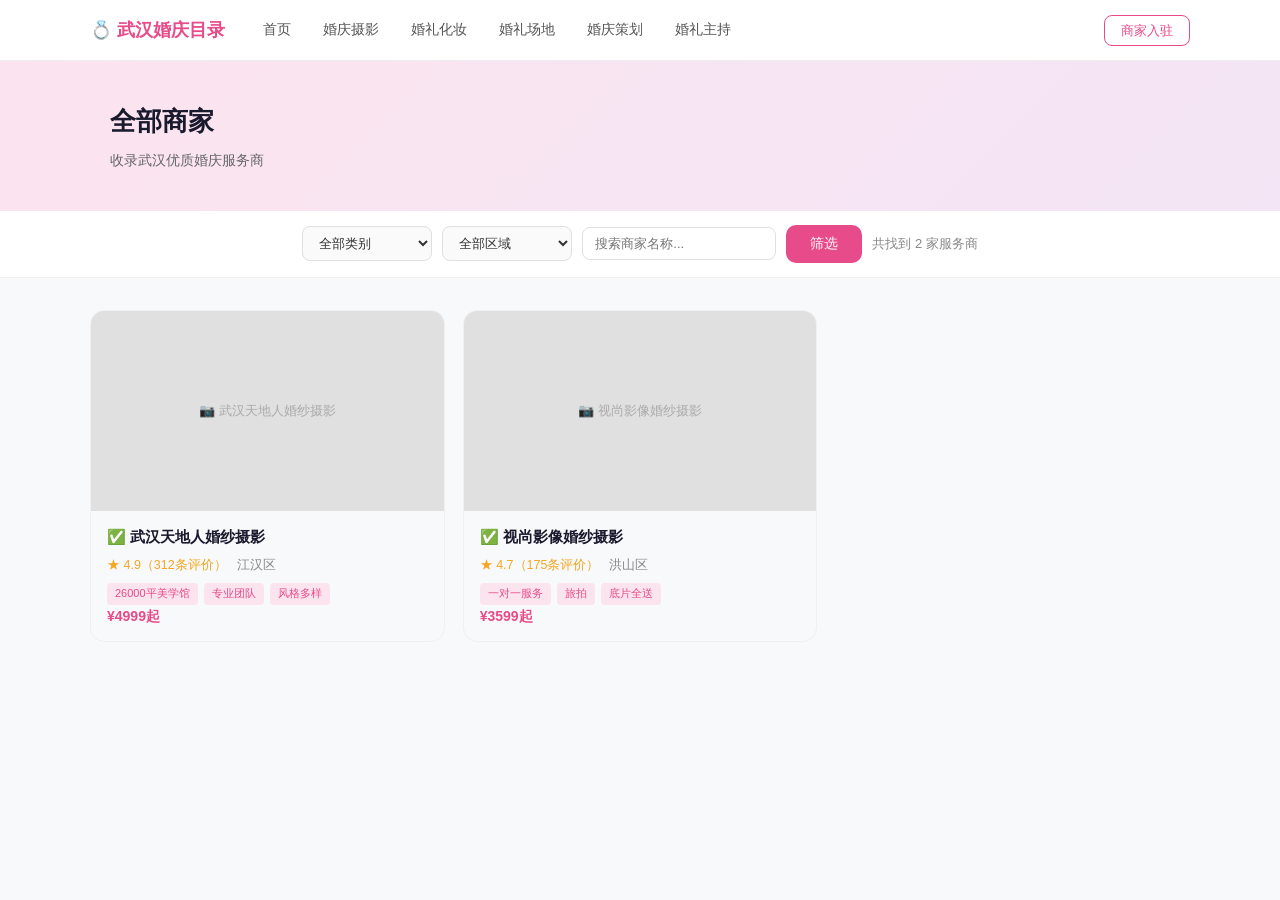
==== pages/category.html @ e90e53e5 "初始化武汉婚庆服务商目录网站" ====
<!DOCTYPE html>
<html lang="zh-CN">
<head>
  <meta charset="UTF-8">
  <meta name="viewport" content="width=device-width, initial-scale=1.0">
  <title>商家列表 - 武汉婚庆目录</title>
  <meta name="description" content="浏览武汉优质婚庆服务商列表，按类别和区域筛选。">
  <link rel="stylesheet" href="../css/style.css">
</head>
<body>

<nav class="navbar">
  <div class="nav-inner">
    <a href="../index.html" class="logo">💍 武汉婚庆目录</a>
    <div class="nav-links">
      <a href="../index.html">首页</a>
      <a href="category.html?cat=photography">婚庆摄影</a>
      <a href="category.html?cat=make-up">婚礼化妆</a>
      <a href="category.html?cat=venue">婚礼场地</a>
      <a href="category.html?cat=planner">婚庆策划</a>
      <a href="category.html?cat=host">婚礼主持</a>
    </div>
    <div class="nav-actions">
      <a href="submit.html" class="btn-outline">商家入驻</a>
    </div>
  </div>
</nav>

<section class="page-header">
  <div class="container">
    <h1 id="page-title">商家列表</h1>
    <p id="page-desc">浏览武汉优质婚庆服务商</p>
  </div>
</section>

<section class="filter-bar">
  <div class="container" style="display:flex;gap:10px;flex-wrap:wrap;align-items:center;padding:0;">
    <select id="filter-cat" class="search-select" onchange="applyFilters()">
      <option value="">全部类别</option>
      <option value="photography">婚庆摄影</option>
      <option value="make-up">婚礼化妆</option>
      <option value="venue">婚礼场地</option>
      <option value="planner">婚庆策划</option>
      <option value="host">婚礼主持</option>
      <option value="dress">婚纱礼服</option>
      <option value="flower">婚礼花艺</option>
    </select>
    <select id="filter-district" class="search-select" onchange="applyFilters()">
      <option value="">全部区域</option>
      <option value="武昌区">武昌区</option>
      <option value="汉口区">汉口区</option>
      <option value="汉阳区">汉阳区</option>
      <option value="青山区">青山区</option>
      <option value="洪山区">洪山区</option>
      <option value="江夏区">江夏区</option>
      <option value="硚口区">硚口区</option>
      <option value="江汉区">江汉区</option>
      <option value="江岸区">江岸区</option>
    </select>
    <input type="text" id="filter-q" class="search-input" placeholder="搜索商家名称..." onkeyup="if(event.key==='Enter')applyFilters()">
    <button class="btn-search" onclick="applyFilters()">筛选</button>
    <span id="result-count" style="margin-left:auto;font-size:13px;color:#888;"></span>
  </div>
</section>

<section style="padding:32px 24px;">
  <div class="container" style="padding:0;">
    <div class="vendor-grid" id="vendor-list">
      <!-- JS动态渲染 -->
    </div>
  </div>
</section>

<script src="../js/app.js"></script>
<script>loadCategoryPage();</script>
</body>
</html>
---- css/style.css ----
/* ===== 全局样式 ===== */
* { margin: 0; padding: 0; box-sizing: border-box; }
body { font-family: -apple-system, BlinkMacSystemFont, "Segoe UI", "PingFang SC", "Hiragino Sans GB", "Microsoft YaHei", sans-serif; color: #1a1a2e; background: #f8f9fa; line-height: 1.6; }

a { text-decoration: none; color: inherit; }
ul { list-style: none; }
.container { max-width: 1100px; margin: 0 auto; padding: 0 20px; }

/* ===== 导航栏 ===== */
.navbar { background: #fff; border-bottom: 1px solid #eee; padding: 0 24px; position: sticky; top: 0; z-index: 100; }
.nav-inner { max-width: 1100px; margin: 0 auto; display: flex; align-items: center; height: 60px; gap: 24px; }
.logo { font-size: 18px; font-weight: 700; color: #e84b8a; white-space: nowrap; }
.nav-links { display: flex; gap: 4px; flex: 1; overflow-x: auto; }
.nav-links a { padding: 8px 14px; border-radius: 8px; font-size: 13.5px; color: #555; white-space: nowrap; transition: background 0.2s; }
.nav-links a:hover, .nav-links a.active { background: #fce4ef; color: #e84b8a; font-weight: 500; }
.nav-actions { margin-left: auto; }
.btn-outline { padding: 7px 16px; border: 1.5px solid #e84b8a; border-radius: 8px; color: #e84b8a; font-size: 13px; font-weight: 500; transition: all 0.2s; }
.btn-outline:hover { background: #e84b8a; color: #fff; }

/* ===== Hero ===== */
.hero { background: linear-gradient(135deg, #fce4ef 0%, #f3e5f5 50%, #e8eaf6 100%); padding: 64px 24px 56px; text-align: center; }
.hero-inner { max-width: 680px; margin: 0 auto; }
.hero h1 { font-size: 32px; font-weight: 700; color: #1a1a2e; margin-bottom: 12px; }
.hero-sub { color: #666; font-size: 15px; margin-bottom: 28px; }
.search-box { display: flex; gap: 10px; background: #fff; border-radius: 14px; padding: 8px; box-shadow: 0 4px 24px rgba(0,0,0,0.08); max-width: 600px; margin: 0 auto 16px; }
.search-select { padding: 10px 12px; border: 1px solid #e0e0e0; border-radius: 8px; font-size: 13.5px; color: #333; background: #fafafa; min-width: 130px; }
.search-input { flex: 1; padding: 10px 14px; border: 1px solid #e0e0e0; border-radius: 8px; font-size: 13.5px; outline: none; }
.search-input:focus { border-color: #e84b8a; }
.btn-search { padding: 10px 24px; background: #e84b8a; color: #fff; border: none; border-radius: 10px; font-size: 14px; font-weight: 500; cursor: pointer; white-space: nowrap; transition: background 0.2s; }
.btn-search:hover { background: #d63a7a; }
.quick-tags { font-size: 12.5px; color: #888; }
.quick-tags span { margin-right: 6px; }
.quick-tags a { color: #e84b8a; margin: 0 4px; }
.quick-tags a:hover { text-decoration: underline; }

/* ===== 数据概览 ===== */
.stats { background: #fff; padding: 28px 24px; border-bottom: 1px solid #f0f0f0; }
.stats .container { display: grid; grid-template-columns: repeat(4, 1fr); gap: 16px; }
.stat-item { text-align: center; padding: 12px; }
.stat-num { font-size: 28px; font-weight: 700; color: #e84b8a; }
.stat-label { font-size: 12.5px; color: #888; margin-top: 4px; }

/* ===== 通用分栏标题 ===== */
.section-title { font-size: 22px; font-weight: 700; margin-bottom: 6px; }
.section-desc { color: #888; font-size: 14px; margin-bottom: 24px; }

/* ===== 分类入口 ===== */
.categories { padding: 52px 24px; }
.cat-grid { display: grid; grid-template-columns: repeat(auto-fill, minmax(140px, 1fr)); gap: 14px; }
.cat-card { background: #fff; border: 1px solid #f0f0f0; border-radius: 14px; padding: 24px 16px; text-align: center; cursor: pointer; transition: all 0.2s; }
.cat-card:hover { box-shadow: 0 4px 16px rgba(0,0,0,0.08); transform: translateY(-2px); }
.cat-icon { font-size: 32px; margin-bottom: 10px; }
.cat-card h3 { font-size: 14px; font-weight: 600; color: #1a1a2e; margin-bottom: 4px; }
.cat-card p { font-size: 12px; color: #999; }

/* ===== 精选商家 ===== */
.featured { padding: 52px 24px; background: #fff; }
.vendor-grid { display: grid; grid-template-columns: repeat(auto-fill, minmax(280px, 1fr)); gap: 18px; }
.vendor-card { background: #f8f9fa; border-radius: 14px; overflow: hidden; border: 1px solid #f0f0f0; transition: all 0.2s; cursor: pointer; }
.vendor-card:hover { box-shadow: 0 4px 20px rgba(0,0,0,0.1); transform: translateY(-2px); }
.vendor-img { width: 100%; height: 200px; background: #e0e0e0; display: flex; align-items: center; justify-content: center; color: #aaa; font-size: 13px; }
.vendor-body { padding: 14px 16px; }
.vendor-name { font-size: 15px; font-weight: 600; margin-bottom: 6px; }
.vendor-meta { font-size: 12.5px; color: #888; margin-bottom: 8px; display: flex; align-items: center; gap: 10px; }
.vendor-price { color: #e84b8a; font-weight: 600; font-size: 14px; }
.vendor-rating { color: #f5a623; font-size: 12.5px; }
.vendor-tags { display: flex; gap: 6px; flex-wrap: wrap; margin-top: 8px; }
.vendor-tag { font-size: 11px; padding: 2px 8px; background: #fce4ef; color: #e84b8a; border-radius: 4px; }
.section-more { text-align: center; margin-top: 28px; }
.btn-primary { display: inline-block; padding: 10px 28px; background: #e84b8a; color: #fff; border-radius: 10px; font-size: 14px; font-weight: 500; transition: background 0.2s; }
.btn-primary:hover { background: #d63a7a; }

/* ===== 区域查找 ===== */
.districts { padding: 52px 24px; }
.district-grid { display: grid; grid-template-columns: repeat(auto-fill, minmax(160px, 1fr)); gap: 14px; }
.district-card { background: #fff; border: 1px solid #f0f0f0; border-radius: 14px; padding: 22px 16px; text-align: center; transition: all 0.2s; }
.district-card:hover { background: #fce4ef; }
.district-card h3 { font-size: 15px; font-weight: 600; margin-bottom: 4px; }
.district-card p { font-size: 12px; color: #999; }

/* ===== 攻略区 ===== */
.guides { padding: 52px 24px; background: #fff; }
.guide-grid { display: grid; grid-template-columns: repeat(auto-fill, minmax(300px, 1fr)); gap: 16px; }
.guide-card { padding: 20px; border: 1px solid #f0f0f0; border-radius: 14px; transition: all 0.2s; }
.guide-card:hover { box-shadow: 0 4px 16px rgba(0,0,0,0.08); }
.guide-tag { font-size: 11px; padding: 2px 8px; background: #e8eaf6; color: #5c6bc0; border-radius: 4px; display: inline-block; margin-bottom: 8px; }
.guide-card h3 { font-size: 15px; font-weight: 600; margin-bottom: 8px; line-height: 1.5; }
.guide-card p { font-size: 13px; color: #888; }

/* ===== 列表页 ===== */
.page-header { background: linear-gradient(135deg, #fce4ef, #f3e5f5); padding: 40px 24px; }
.page-header h1 { font-size: 26px; font-weight: 700; margin-bottom: 6px; }
.page-header p { color: #666; font-size: 14px; }
.filter-bar { background: #fff; padding: 14px 24px; border-bottom: 1px solid #f0f0f0; display: flex; gap: 10px; flex-wrap: wrap; align-items: center; }
.filter-bar select, .filter-bar input { padding: 8px 12px; border: 1px solid #e0e0e0; border-radius: 8px; font-size: 13px; }
.filter-bar input { flex: 1; min-width: 180px; }

/* ===== 商家详情页 ===== */
.vendor-detail { padding: 32px 24px; }
.vendor-hero { display: grid; grid-template-columns: 1fr 1fr; gap: 32px; margin-bottom: 32px; }
.vendor-gallery { display: grid; grid-template-columns: repeat(2, 1fr); gap: 10px; }
.vendor-gallery .main-img { grid-column: 1 / -1; height: 280px; background: #e0e0e0; border-radius: 12px; display: flex; align-items: center; justify-content: center; color: #aaa; }
.vendor-gallery .sub-img { height: 120px; background: #e0e0e0; border-radius: 8px; display: flex; align-items: center; justify-content: center; color: #aaa; font-size: 12px; }
.vendor-info h1 { font-size: 24px; font-weight: 700; margin-bottom: 8px; }
.vendor-info .info-rating { font-size: 14px; color: #f5a623; margin-bottom: 12px; }
.vendor-info .info-meta { font-size: 13.5px; color: #666; margin-bottom: 6px; }
.vendor-info .info-price { font-size: 20px; color: #e84b8a; font-weight: 700; margin: 14px 0; }
.btn-contact { display: inline-block; padding: 10px 28px; background: #e84b8a; color: #fff; border: none; border-radius: 10px; font-size: 14px; cursor: pointer; margin-top: 12px; }
.detail-section { margin-bottom: 28px; }
.detail-section h2 { font-size: 18px; font-weight: 600; margin-bottom: 12px; padding-bottom: 8px; border-bottom: 2px solid #fce4ef; }
.review-card { background: #f8f9fa; padding: 14px; border-radius: 10px; margin-bottom: 10px; }
.review-card .review-author { font-weight: 600; font-size: 13.5px; margin-bottom: 4px; }
.review-card .review-text { font-size: 13px; color: #555; }
.review-card .review-rating { color: #f5a623; font-size: 12px; margin-top: 6px; }

/* ===== 入驻表单 ===== */
.submit-section { padding: 40px 24px; }
.submit-form { max-width: 600px; margin: 0 auto; background: #fff; padding: 32px; border-radius: 16px; box-shadow: 0 2px 12px rgba(0,0,0,0.06); }
.form-group { margin-bottom: 18px; }
.form-group label { display: block; font-size: 13.5px; font-weight: 500; margin-bottom: 6px; color: #333; }
.form-group input, .form-group select, .form-group textarea { width: 100%; padding: 10px 12px; border: 1px solid #e0e0e0; border-radius: 8px; font-size: 13.5px; font-family: inherit; }
.form-group textarea { min-height: 100px; resize: vertical; }
.form-row { display: grid; grid-template-columns: 1fr 1fr; gap: 14px; }

/* ===== Footer ===== */
.footer { background: #1a1a2e; color: #ccc; padding: 40px 24px 20px; }
.footer .container { max-width: 1100px; margin: 0 auto; }
.footer-grid { display: grid; grid-template-columns: 2fr 1fr 1fr; gap: 32px; margin-bottom: 28px; }
.footer h3 { color: #fff; font-size: 16px; margin-bottom: 12px; }
.footer h4 { color: #fff; font-size: 14px; margin-bottom: 10px; }
.footer p { font-size: 13px; color: #999; line-height: 1.8; }
.footer ul li { margin-bottom: 6px; }
.footer ul li a { font-size: 13px; color: #999; }
.footer ul li a:hover { color: #e84b8a; }
.footer-bottom { border-top: 1px solid #2a2a40; padding-top: 16px; text-align: center; font-size: 12.5px; color: #666; }

/* ===== 响应式 ===== */
.hamburger { display: none; background: none; border: none; font-size: 22px; cursor: pointer; color: #555; padding: 4px 6px; margin-left: 8px; }
@media (max-width: 768px) {
  .nav-links { display: none; position: absolute; top: 60px; left: 0; right: 0; background: #fff; flex-direction: column; padding: 10px 0; box-shadow: 0 4px 12px rgba(0,0,0,.08); z-index: 99; }
  .nav-links a { padding: 12px 24px; border-radius: 0; }
  .hamburger { display: inline-block; }
  .hero h1 { font-size: 24px; }
  .stats .container { grid-template-columns: repeat(2, 1fr); }
  .vendor-detail .vendor-hero { grid-template-columns: 1fr; }
  .footer-grid { grid-template-columns: 1fr; }
  .search-box { flex-direction: column; }
  .form-row { grid-template-columns: 1fr; }
}
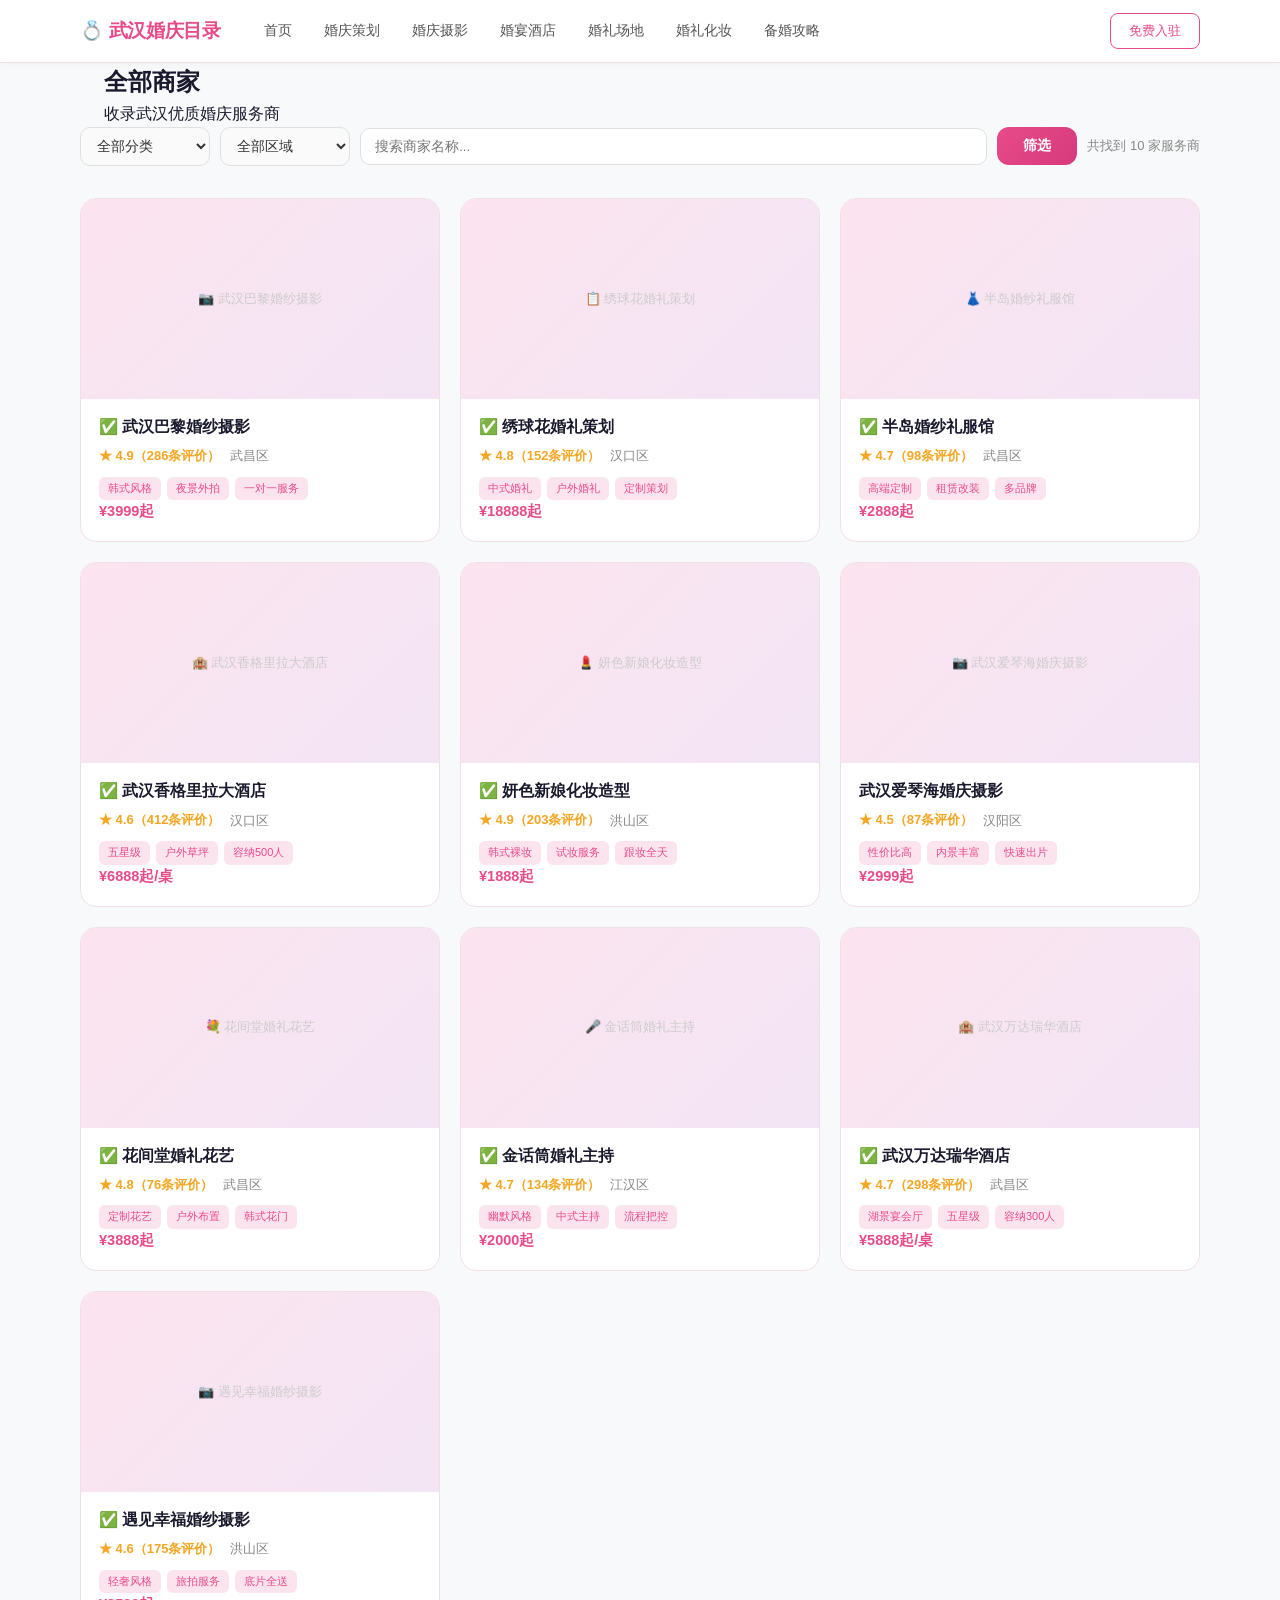
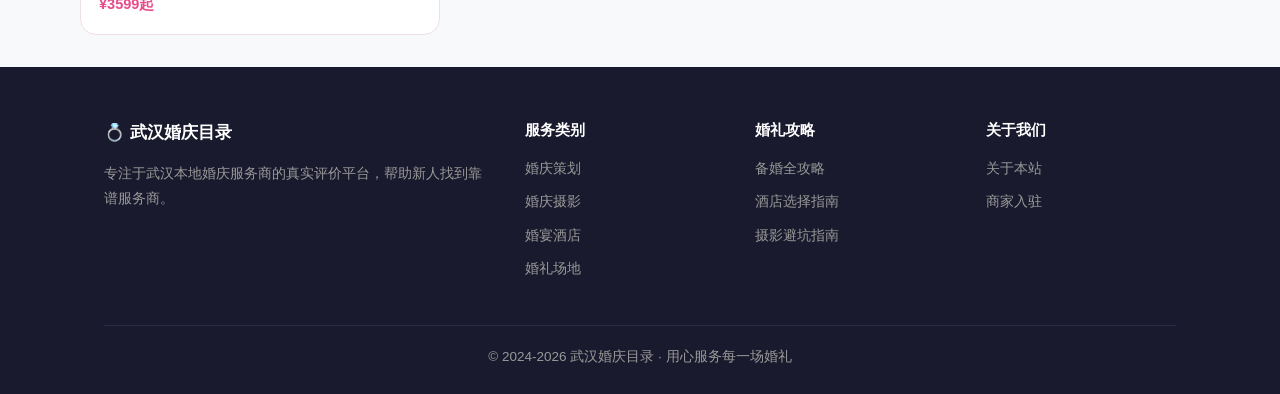
==== commit dd60da56: "feat: 填充20家真实商家数据，全面升级网站UI和内容" ====
--- a/pages/category.html
+++ b/pages/category.html
@@ -12,16 +12,18 @@
 <nav class="navbar">
   <div class="nav-inner">
     <a href="../index.html" class="logo">💍 武汉婚庆目录</a>
-    <div class="nav-links">
+    <div class="nav-links" id="navLinks">
       <a href="../index.html">首页</a>
+      <a href="category.html?cat=planner">婚庆策划</a>
       <a href="category.html?cat=photography">婚庆摄影</a>
-      <a href="category.html?cat=make-up">婚礼化妆</a>
+      <a href="category.html?cat=hotel">婚宴酒店</a>
       <a href="category.html?cat=venue">婚礼场地</a>
-      <a href="category.html?cat=planner">婚庆策划</a>
-      <a href="category.html?cat=host">婚礼主持</a>
+      <a href="category.html?cat=makeup">婚礼化妆</a>
+      <a href="guide.html">备婚攻略</a>
     </div>
     <div class="nav-actions">
-      <a href="submit.html" class="btn-outline">商家入驻</a>
+      <a href="submit.html" class="btn-outline">免费入驻</a>
+      <button class="hamburger" onclick="toggleMenu()">☰</button>
     </div>
   </div>
 </nav>
@@ -36,26 +38,24 @@
 <section class="filter-bar">
   <div class="container" style="display:flex;gap:10px;flex-wrap:wrap;align-items:center;padding:0;">
     <select id="filter-cat" class="search-select" onchange="applyFilters()">
-      <option value="">全部类别</option>
+      <option value="">全部分类</option>
+      <option value="planner">婚庆策划</option>
       <option value="photography">婚庆摄影</option>
-      <option value="make-up">婚礼化妆</option>
+      <option value="makeup">婚礼化妆</option>
       <option value="venue">婚礼场地</option>
-      <option value="planner">婚庆策划</option>
+      <option value="hotel">婚宴酒店</option>
       <option value="host">婚礼主持</option>
       <option value="dress">婚纱礼服</option>
-      <option value="flower">婚礼花艺</option>
     </select>
     <select id="filter-district" class="search-select" onchange="applyFilters()">
       <option value="">全部区域</option>
+      <option value="江汉区">江汉区</option>
       <option value="武昌区">武昌区</option>
-      <option value="汉口区">汉口区</option>
+      <option value="洪山区">洪山区</option>
+      <option value="江岸区">江岸区</option>
       <option value="汉阳区">汉阳区</option>
-      <option value="青山区">青山区</option>
-      <option value="洪山区">洪山区</option>
-      <option value="江夏区">江夏区</option>
       <option value="硚口区">硚口区</option>
-      <option value="江汉区">江汉区</option>
-      <option value="江岸区">江岸区</option>
+      <option value="东西湖区">东西湖区</option>
     </select>
     <input type="text" id="filter-q" class="search-input" placeholder="搜索商家名称..." onkeyup="if(event.key==='Enter')applyFilters()">
     <button class="btn-search" onclick="applyFilters()">筛选</button>
@@ -71,7 +71,51 @@
   </div>
 </section>
 
+<footer class="footer">
+  <div class="container">
+    <div class="footer-grid">
+      <div>
+        <h3>💍 武汉婚庆目录</h3>
+        <p>专注于武汉本地婚庆服务商的真实评价平台，帮助新人找到靠谱服务商。</p>
+      </div>
+      <div>
+        <h4>服务类别</h4>
+        <ul>
+          <li><a href="category.html?cat=planner">婚庆策划</a></li>
+          <li><a href="category.html?cat=photography">婚庆摄影</a></li>
+          <li><a href="category.html?cat=hotel">婚宴酒店</a></li>
+          <li><a href="category.html?cat=venue">婚礼场地</a></li>
+        </ul>
+      </div>
+      <div>
+        <h4>婚礼攻略</h4>
+        <ul>
+          <li><a href="guide.html">备婚全攻略</a></li>
+          <li><a href="#">酒店选择指南</a></li>
+          <li><a href="#">摄影避坑指南</a></li>
+        </ul>
+      </div>
+      <div>
+        <h4>关于我们</h4>
+        <ul>
+          <li><a href="#">关于本站</a></li>
+          <li><a href="submit.html">商家入驻</a></li>
+        </ul>
+      </div>
+    </div>
+    <div class="footer-bottom">
+      <p>&copy; 2024-2026 武汉婚庆目录 · 用心服务每一场婚礼</p>
+    </div>
+  </div>
+</footer>
+
 <script src="../js/app.js"></script>
-<script>loadCategoryPage();</script>
+<script>
+  loadCategoryPage();
+  function toggleMenu() {
+    const nl = document.getElementById('navLinks');
+    nl.style.display = nl.style.display === 'flex' ? 'none' : 'flex';
+  }
+</script>
 </body>
 </html>
--- a/css/style.css
+++ b/css/style.css
@@ -1,149 +1,142 @@
 /* ===== 全局样式 ===== */
 * { margin: 0; padding: 0; box-sizing: border-box; }
-body { font-family: -apple-system, BlinkMacSystemFont, "Segoe UI", "PingFang SC", "Hiragino Sans GB", "Microsoft YaHei", sans-serif; color: #1a1a2e; background: #f8f9fa; line-height: 1.6; }
-
+body { font-family: -apple-system, BlinkMacSystemFont, "Segoe UI", "PingFang SC", "Hiragino Sans GB", "Microsoft YaHei", sans-serif; color: #1a1a2e; background: #f8f9fa; line-height: 1.6; overflow-x: hidden; }
 a { text-decoration: none; color: inherit; }
 ul { list-style: none; }
-.container { max-width: 1100px; margin: 0 auto; padding: 0 20px; }
+.container { max-width: 1120px; margin: 0 auto; padding: 0 24px; }
 
 /* ===== 导航栏 ===== */
-.navbar { background: #fff; border-bottom: 1px solid #eee; padding: 0 24px; position: sticky; top: 0; z-index: 100; }
-.nav-inner { max-width: 1100px; margin: 0 auto; display: flex; align-items: center; height: 60px; gap: 24px; }
-.logo { font-size: 18px; font-weight: 700; color: #e84b8a; white-space: nowrap; }
-.nav-links { display: flex; gap: 4px; flex: 1; overflow-x: auto; }
-.nav-links a { padding: 8px 14px; border-radius: 8px; font-size: 13.5px; color: #555; white-space: nowrap; transition: background 0.2s; }
+.navbar { background: rgba(255,255,255,.95); backdrop-filter: blur(12px); border-bottom: 1px solid #f0e0e6; padding: 0 28px; position: sticky; top: 0; z-index: 100; box-shadow: 0 1px 8px rgba(0,0,0,.04); }
+.nav-inner { max-width: 1120px; margin: 0 auto; display: flex; align-items: center; height: 62px; gap: 28px; }
+.logo { font-size: 19px; font-weight: 700; color: #e84b8a; white-space: nowrap; letter-spacing: -.3px; }
+.logo:hover { color: #d63a7a; }
+.nav-links { display: flex; gap: 2px; flex: 1; overflow-x: auto; scrollbar-width: none; }
+.nav-links::-webkit-scrollbar { display: none; }
+.nav-links a { padding: 8px 15px; border-radius: 8px; font-size: 13.5px; color: #555; white-space: nowrap; transition: all .2s; }
 .nav-links a:hover, .nav-links a.active { background: #fce4ef; color: #e84b8a; font-weight: 500; }
-.nav-actions { margin-left: auto; }
-.btn-outline { padding: 7px 16px; border: 1.5px solid #e84b8a; border-radius: 8px; color: #e84b8a; font-size: 13px; font-weight: 500; transition: all 0.2s; }
+.nav-actions { margin-left: auto; display: flex; align-items: center; gap: 10px; }
+.btn-outline { padding: 7px 18px; border: 1.5px solid #e84b8a; border-radius: 8px; color: #e84b8a; font-size: 13px; font-weight: 500; transition: all .2s; white-space: nowrap; }
 .btn-outline:hover { background: #e84b8a; color: #fff; }
+.hamburger { display: none; background: none; border: none; font-size: 22px; cursor: pointer; color: #555; padding: 4px 6px; margin-left: 8px; }
 
 /* ===== Hero ===== */
-.hero { background: linear-gradient(135deg, #fce4ef 0%, #f3e5f5 50%, #e8eaf6 100%); padding: 64px 24px 56px; text-align: center; }
-.hero-inner { max-width: 680px; margin: 0 auto; }
-.hero h1 { font-size: 32px; font-weight: 700; color: #1a1a2e; margin-bottom: 12px; }
-.hero-sub { color: #666; font-size: 15px; margin-bottom: 28px; }
-.search-box { display: flex; gap: 10px; background: #fff; border-radius: 14px; padding: 8px; box-shadow: 0 4px 24px rgba(0,0,0,0.08); max-width: 600px; margin: 0 auto 16px; }
-.search-select { padding: 10px 12px; border: 1px solid #e0e0e0; border-radius: 8px; font-size: 13.5px; color: #333; background: #fafafa; min-width: 130px; }
-.search-input { flex: 1; padding: 10px 14px; border: 1px solid #e0e0e0; border-radius: 8px; font-size: 13.5px; outline: none; }
+.hero { background: linear-gradient(135deg, #fce4ef 0%, #f3e5f5 40%, #e8eaf6 100%); padding: 80px 24px 64px; text-align: center; position: relative; overflow: hidden; }
+.hero::before { content: ''; position: absolute; top: -60px; right: -60px; width: 300px; height: 300px; background: radial-gradient(circle, rgba(232,75,138,.08) 0%, transparent 70%); border-radius: 50%; pointer-events: none; }
+.hero-inner { max-width: 700px; margin: 0 auto; position: relative; z-index: 1; }
+.hero-badge { display: inline-block; padding: 5px 14px; background: rgba(232,75,138,.1); color: #e84b8a; border-radius: 20px; font-size: 12px; font-weight: 600; margin-bottom: 18px; letter-spacing: .5px; }
+.hero h1 { font-size: 36px; font-weight: 800; color: #1a1a2e; margin-bottom: 14px; line-height: 1.25; letter-spacing: -.5px; }
+.hero h1 span { color: #e84b8a; }
+.hero-sub { color: #666; font-size: 15.5px; margin-bottom: 32px; line-height: 1.7; }
+.search-box { display: flex; gap: 10px; background: #fff; border-radius: 16px; padding: 8px; box-shadow: 0 8px 32px rgba(232,75,138,.1); max-width: 620px; margin: 0 auto 18px; border: 1px solid #f0e0e6; }
+.search-select { padding: 10px 12px; border: 1px solid #e0e0e0; border-radius: 10px; font-size: 13.5px; color: #333; background: #fafafa; min-width: 130px; cursor: pointer; }
+.search-input { flex: 1; padding: 10px 14px; border: 1px solid #e0e0e0; border-radius: 10px; font-size: 13.5px; outline: none; transition: border-color .2s; }
 .search-input:focus { border-color: #e84b8a; }
-.btn-search { padding: 10px 24px; background: #e84b8a; color: #fff; border: none; border-radius: 10px; font-size: 14px; font-weight: 500; cursor: pointer; white-space: nowrap; transition: background 0.2s; }
-.btn-search:hover { background: #d63a7a; }
-.quick-tags { font-size: 12.5px; color: #888; }
+.btn-search { padding: 10px 26px; background: linear-gradient(135deg, #e84b8a, #d63a7a); color: #fff; border: none; border-radius: 12px; font-size: 14px; font-weight: 600; cursor: pointer; white-space: nowrap; transition: all .2s; }
+.btn-search:hover { transform: translateY(-1px); box-shadow: 0 4px 16px rgba(232,75,138,.3); }
+.quick-tags { font-size: 12.5px; color: #888; margin-top: 14px; }
 .quick-tags span { margin-right: 6px; }
-.quick-tags a { color: #e84b8a; margin: 0 4px; }
+.quick-tags a { color: #e84b8a; margin: 0 5px; font-weight: 500; }
 .quick-tags a:hover { text-decoration: underline; }
 
 /* ===== 数据概览 ===== */
-.stats { background: #fff; padding: 28px 24px; border-bottom: 1px solid #f0f0f0; }
-.stats .container { display: grid; grid-template-columns: repeat(4, 1fr); gap: 16px; }
-.stat-item { text-align: center; padding: 12px; }
-.stat-num { font-size: 28px; font-weight: 700; color: #e84b8a; }
-.stat-label { font-size: 12.5px; color: #888; margin-top: 4px; }
+.stats { background: #fff; padding: 36px 24px; }
+.stats .container { display: grid; grid-template-columns: repeat(4, 1fr); gap: 20px; }
+.stat-item { text-align: center; padding: 16px 12px; border-radius: 16px; background: #fafafa; transition: all .2s; }
+.stat-item:hover { background: #fce4ef; }
+.stat-num { font-size: 32px; font-weight: 800; color: #e84b8a; line-height: 1; }
+.stat-label { font-size: 13px; color: #888; margin-top: 6px; font-weight: 500; }
 
-/* ===== 通用分栏标题 ===== */
-.section-title { font-size: 22px; font-weight: 700; margin-bottom: 6px; }
-.section-desc { color: #888; font-size: 14px; margin-bottom: 24px; }
+/* ===== 通用分栏 ===== */
+.section-title { font-size: 24px; font-weight: 800; margin-bottom: 6px; letter-spacing: -.3px; }
+.section-desc { color: #888; font-size: 14px; margin-bottom: 28px; }
 
 /* ===== 分类入口 ===== */
-.categories { padding: 52px 24px; }
-.cat-grid { display: grid; grid-template-columns: repeat(auto-fill, minmax(140px, 1fr)); gap: 14px; }
-.cat-card { background: #fff; border: 1px solid #f0f0f0; border-radius: 14px; padding: 24px 16px; text-align: center; cursor: pointer; transition: all 0.2s; }
-.cat-card:hover { box-shadow: 0 4px 16px rgba(0,0,0,0.08); transform: translateY(-2px); }
-.cat-icon { font-size: 32px; margin-bottom: 10px; }
-.cat-card h3 { font-size: 14px; font-weight: 600; color: #1a1a2e; margin-bottom: 4px; }
+.categories { padding: 64px 24px; background: #fff; }
+.cat-grid { display: grid; grid-template-columns: repeat(auto-fill, minmax(150px, 1fr)); gap: 16px; }
+.cat-card { background: linear-gradient(135deg, #fafafa, #fce4ef); border: 1px solid #f0e0e6; border-radius: 16px; padding: 28px 16px; text-align: center; cursor: pointer; transition: all .25s; }
+.cat-card:hover { box-shadow: 0 8px 24px rgba(232,75,138,.12); transform: translateY(-4px); border-color: #e84b8a; }
+.cat-icon { font-size: 38px; margin-bottom: 12px; display: block; }
+.cat-card h3 { font-size: 14.5px; font-weight: 700; color: #1a1a2e; margin-bottom: 4px; }
 .cat-card p { font-size: 12px; color: #999; }
 
 /* ===== 精选商家 ===== */
-.featured { padding: 52px 24px; background: #fff; }
-.vendor-grid { display: grid; grid-template-columns: repeat(auto-fill, minmax(280px, 1fr)); gap: 18px; }
-.vendor-card { background: #f8f9fa; border-radius: 14px; overflow: hidden; border: 1px solid #f0f0f0; transition: all 0.2s; cursor: pointer; }
-.vendor-card:hover { box-shadow: 0 4px 20px rgba(0,0,0,0.1); transform: translateY(-2px); }
-.vendor-img { width: 100%; height: 200px; background: #e0e0e0; display: flex; align-items: center; justify-content: center; color: #aaa; font-size: 13px; }
-.vendor-body { padding: 14px 16px; }
-.vendor-name { font-size: 15px; font-weight: 600; margin-bottom: 6px; }
-.vendor-meta { font-size: 12.5px; color: #888; margin-bottom: 8px; display: flex; align-items: center; gap: 10px; }
-.vendor-price { color: #e84b8a; font-weight: 600; font-size: 14px; }
-.vendor-rating { color: #f5a623; font-size: 12.5px; }
-.vendor-tags { display: flex; gap: 6px; flex-wrap: wrap; margin-top: 8px; }
-.vendor-tag { font-size: 11px; padding: 2px 8px; background: #fce4ef; color: #e84b8a; border-radius: 4px; }
-.section-more { text-align: center; margin-top: 28px; }
-.btn-primary { display: inline-block; padding: 10px 28px; background: #e84b8a; color: #fff; border-radius: 10px; font-size: 14px; font-weight: 500; transition: background 0.2s; }
-.btn-primary:hover { background: #d63a7a; }
+.featured { padding: 64px 24px; background: #f8f9fa; }
+.vendor-grid { display: grid; grid-template-columns: repeat(auto-fill, minmax(280px, 1fr)); gap: 20px; }
+.vendor-card { background: #fff; border-radius: 16px; overflow: hidden; border: 1px solid #f0e0e6; transition: all .25s; cursor: pointer; }
+.vendor-card:hover { box-shadow: 0 8px 28px rgba(0,0,0,.08); transform: translateY(-4px); border-color: #e84b8a; }
+.vendor-img { width: 100%; height: 200px; background: linear-gradient(135deg, #fce4ef, #f3e5f5); display: flex; align-items: center; justify-content: center; color: #ccc; font-size: 13px; position: relative; overflow: hidden; }
+.vendor-img .img-placeholder { font-size: 48px; opacity: .3; }
+.vendor-body { padding: 16px 18px 18px; }
+.vendor-name { font-size: 15.5px; font-weight: 700; margin-bottom: 6px; color: #1a1a2e; }
+.vendor-meta { font-size: 12.5px; color: #888; margin-bottom: 8px; display: flex; align-items: center; gap: 10px; flex-wrap: wrap; }
+.vendor-price { color: #e84b8a; font-weight: 700; font-size: 14.5px; }
+.vendor-rating { color: #f5a623; font-size: 13px; font-weight: 600; }
+.vendor-tags { display: flex; gap: 6px; flex-wrap: wrap; margin-top: 10px; }
+.vendor-tag { font-size: 11px; padding: 3px 9px; background: #fce4ef; color: #e84b8a; border-radius: 6px; font-weight: 500; }
+.vendor-district { font-size: 12px; color: #aaa; }
+.section-more { text-align: center; margin-top: 32px; }
+.btn-primary { display: inline-block; padding: 11px 32px; background: linear-gradient(135deg, #e84b8a, #d63a7a); color: #fff; border-radius: 12px; font-size: 14px; font-weight: 600; transition: all .2s; box-shadow: 0 4px 16px rgba(232,75,138,.2); }
+.btn-primary:hover { transform: translateY(-2px); box-shadow: 0 6px 20px rgba(232,75,138,.3); }
 
 /* ===== 区域查找 ===== */
-.districts { padding: 52px 24px; }
-.district-grid { display: grid; grid-template-columns: repeat(auto-fill, minmax(160px, 1fr)); gap: 14px; }
-.district-card { background: #fff; border: 1px solid #f0f0f0; border-radius: 14px; padding: 22px 16px; text-align: center; transition: all 0.2s; }
-.district-card:hover { background: #fce4ef; }
-.district-card h3 { font-size: 15px; font-weight: 600; margin-bottom: 4px; }
+.districts { padding: 64px 24px; background: #fff; }
+.district-grid { display: grid; grid-template-columns: repeat(auto-fill, minmax(170px, 1fr)); gap: 16px; }
+.district-card { background: linear-gradient(135deg, #fafafa, #e8eaf6); border: 1px solid #f0e0e6; border-radius: 16px; padding: 24px 16px; text-align: center; transition: all .25s; }
+.district-card:hover { background: linear-gradient(135deg, #fce4ef, #e8eaf6); transform: translateY(-3px); }
+.district-card h3 { font-size: 15.5px; font-weight: 700; margin-bottom: 4px; color: #1a1a2e; }
 .district-card p { font-size: 12px; color: #999; }
 
-/* ===== 攻略区 ===== */
-.guides { padding: 52px 24px; background: #fff; }
-.guide-grid { display: grid; grid-template-columns: repeat(auto-fill, minmax(300px, 1fr)); gap: 16px; }
-.guide-card { padding: 20px; border: 1px solid #f0f0f0; border-radius: 14px; transition: all 0.2s; }
-.guide-card:hover { box-shadow: 0 4px 16px rgba(0,0,0,0.08); }
-.guide-tag { font-size: 11px; padding: 2px 8px; background: #e8eaf6; color: #5c6bc0; border-radius: 4px; display: inline-block; margin-bottom: 8px; }
-.guide-card h3 { font-size: 15px; font-weight: 600; margin-bottom: 8px; line-height: 1.5; }
-.guide-card p { font-size: 13px; color: #888; }
+/* ===== 武汉婚庆攻略 ===== */
+.guides { padding: 64px 24px; background: #fff; }
+.guide-grid { display: grid; grid-template-columns: repeat(auto-fill, minmax(320px, 1fr)); gap: 20px; }
+.guide-card { padding: 24px; border: 1px solid #f0e0f0; border-radius: 16px; transition: all .25s; background: #fafafa; }
+.guide-card:hover { box-shadow: 0 8px 24px rgba(0,0,0,.06); transform: translateY(-3px); border-color: #e84b8a; }
+.guide-tag { font-size: 11px; padding: 3px 10px; background: #e8eaf6; color: #5c6bc0; border-radius: 6px; display: inline-block; margin-bottom: 10px; font-weight: 600; }
+.guide-card h3 { font-size: 16px; font-weight: 700; margin-bottom: 10px; line-height: 1.5; color: #1a1a2e; }
+.guide-card p { font-size: 13.5px; color: #666; line-height: 1.7; }
+.guide-card .guide-meta { font-size: 12px; color: #aaa; margin-top: 12px; display: flex; gap: 12px; }
 
-/* ===== 列表页 ===== */
-.page-header { background: linear-gradient(135deg, #fce4ef, #f3e5f5); padding: 40px 24px; }
-.page-header h1 { font-size: 26px; font-weight: 700; margin-bottom: 6px; }
-.page-header p { color: #666; font-size: 14px; }
-.filter-bar { background: #fff; padding: 14px 24px; border-bottom: 1px solid #f0f0f0; display: flex; gap: 10px; flex-wrap: wrap; align-items: center; }
-.filter-bar select, .filter-bar input { padding: 8px 12px; border: 1px solid #e0e0e0; border-radius: 8px; font-size: 13px; }
-.filter-bar input { flex: 1; min-width: 180px; }
+/* ===== 婚礼筹备时间线 ===== */
+.timeline-section { padding: 64px 24px; background: #f8f9fa; }
+.timeline { max-width: 800px; margin: 0 auto; position: relative; }
+.timeline::before { content: ''; position: absolute; left: 20px; top: 0; bottom: 0; width: 2px; background: linear-gradient(180deg, #e84b8a, #e8eaf6); }
+.tl-item { display: flex; gap: 20px; margin-bottom: 28px; position: relative; }
+.tl-dot { width: 42px; height: 42px; min-width: 42px; border-radius: 50%; background: linear-gradient(135deg, #e84b8a, #d63a7a); color: #fff; display: flex; align-items: center; justify-content: center; font-size: 16px; box-shadow: 0 4px 12px rgba(232,75,138,.3); position: relative; z-index: 1; }
+.tl-content { background: #fff; border-radius: 14px; padding: 18px 20px; flex: 1; box-shadow: 0 2px 12px rgba(0,0,0,.04); border: 1px solid #f0e0e6; }
+.tl-content h4 { font-size: 15px; font-weight: 700; margin-bottom: 6px; color: #1a1a2e; }
+.tl-content p { font-size: 13px; color: #666; line-height: 1.6; }
 
-/* ===== 商家详情页 ===== */
-.vendor-detail { padding: 32px 24px; }
-.vendor-hero { display: grid; grid-template-columns: 1fr 1fr; gap: 32px; margin-bottom: 32px; }
-.vendor-gallery { display: grid; grid-template-columns: repeat(2, 1fr); gap: 10px; }
-.vendor-gallery .main-img { grid-column: 1 / -1; height: 280px; background: #e0e0e0; border-radius: 12px; display: flex; align-items: center; justify-content: center; color: #aaa; }
-.vendor-gallery .sub-img { height: 120px; background: #e0e0e0; border-radius: 8px; display: flex; align-items: center; justify-content: center; color: #aaa; font-size: 12px; }
-.vendor-info h1 { font-size: 24px; font-weight: 700; margin-bottom: 8px; }
-.vendor-info .info-rating { font-size: 14px; color: #f5a623; margin-bottom: 12px; }
-.vendor-info .info-meta { font-size: 13.5px; color: #666; margin-bottom: 6px; }
-.vendor-info .info-price { font-size: 20px; color: #e84b8a; font-weight: 700; margin: 14px 0; }
-.btn-contact { display: inline-block; padding: 10px 28px; background: #e84b8a; color: #fff; border: none; border-radius: 10px; font-size: 14px; cursor: pointer; margin-top: 12px; }
-.detail-section { margin-bottom: 28px; }
-.detail-section h2 { font-size: 18px; font-weight: 600; margin-bottom: 12px; padding-bottom: 8px; border-bottom: 2px solid #fce4ef; }
-.review-card { background: #f8f9fa; padding: 14px; border-radius: 10px; margin-bottom: 10px; }
-.review-card .review-author { font-weight: 600; font-size: 13.5px; margin-bottom: 4px; }
-.review-card .review-text { font-size: 13px; color: #555; }
-.review-card .review-rating { color: #f5a623; font-size: 12px; margin-top: 6px; }
-
-/* ===== 入驻表单 ===== */
-.submit-section { padding: 40px 24px; }
-.submit-form { max-width: 600px; margin: 0 auto; background: #fff; padding: 32px; border-radius: 16px; box-shadow: 0 2px 12px rgba(0,0,0,0.06); }
-.form-group { margin-bottom: 18px; }
-.form-group label { display: block; font-size: 13.5px; font-weight: 500; margin-bottom: 6px; color: #333; }
-.form-group input, .form-group select, .form-group textarea { width: 100%; padding: 10px 12px; border: 1px solid #e0e0e0; border-radius: 8px; font-size: 13.5px; font-family: inherit; }
-.form-group textarea { min-height: 100px; resize: vertical; }
-.form-row { display: grid; grid-template-columns: 1fr 1fr; gap: 14px; }
+/* ===== 商家入驻召唤条 ===== */
+.cta-section { background: linear-gradient(135deg, #e84b8a 0%, #c2185b 50%, #880e4f 100%); padding: 56px 24px; text-align: center; color: #fff; position: relative; overflow: hidden; }
+.cta-section::before { content: ''; position: absolute; top: -100px; left: -100px; width: 400px; height: 400px; background: rgba(255,255,255,.06); border-radius: 50%; pointer-events: none; }
+.cta-section h2 { font-size: 26px; font-weight: 800; margin-bottom: 10px; position: relative; }
+.cta-section p { font-size: 15px; opacity: .88; margin-bottom: 24px; position: relative; }
+.cta-btn { display: inline-block; padding: 13px 36px; background: #fff; color: #e84b8a; border-radius: 12px; font-weight: 700; font-size: 15px; transition: all .2s; box-shadow: 0 4px 20px rgba(0,0,0,.15); position: relative; }
+.cta-btn:hover { transform: translateY(-2px); box-shadow: 0 6px 24px rgba(0,0,0,.2); }
 
 /* ===== Footer ===== */
-.footer { background: #1a1a2e; color: #ccc; padding: 40px 24px 20px; }
-.footer .container { max-width: 1100px; margin: 0 auto; }
-.footer-grid { display: grid; grid-template-columns: 2fr 1fr 1fr; gap: 32px; margin-bottom: 28px; }
-.footer h3 { color: #fff; font-size: 16px; margin-bottom: 12px; }
-.footer h4 { color: #fff; font-size: 14px; margin-bottom: 10px; }
-.footer p { font-size: 13px; color: #999; line-height: 1.8; }
-.footer ul li { margin-bottom: 6px; }
-.footer ul li a { font-size: 13px; color: #999; }
+.footer { background: #1a1a2e; color: #ccc; padding: 52px 24px 24px; }
+.footer .container { max-width: 1120px; margin: 0 auto; }
+.footer-grid { display: grid; grid-template-columns: 2fr 1fr 1fr 1fr; gap: 40px; margin-bottom: 36px; }
+.footer h3 { color: #fff; font-size: 17px; margin-bottom: 14px; font-weight: 700; }
+.footer h4 { color: #fff; font-size: 14.5px; margin-bottom: 12px; font-weight: 600; }
+.footer p { font-size: 13.5px; color: #999; line-height: 1.9; }
+.footer ul li { margin-bottom: 8px; }
+.footer ul li a { font-size: 13.5px; color: #999; transition: color .2s; }
 .footer ul li a:hover { color: #e84b8a; }
-.footer-bottom { border-top: 1px solid #2a2a40; padding-top: 16px; text-align: center; font-size: 12.5px; color: #666; }
+.footer-bottom { border-top: 1px solid #2a2a40; padding-top: 18px; text-align: center; font-size: 13px; color: #666; }
+.footer-contact { font-size: 13px; color: #aaa; margin-top: 10px; line-height: 1.8; }
 
 /* ===== 响应式 ===== */
-.hamburger { display: none; background: none; border: none; font-size: 22px; cursor: pointer; color: #555; padding: 4px 6px; margin-left: 8px; }
 @media (max-width: 768px) {
-  .nav-links { display: none; position: absolute; top: 60px; left: 0; right: 0; background: #fff; flex-direction: column; padding: 10px 0; box-shadow: 0 4px 12px rgba(0,0,0,.08); z-index: 99; }
+  .nav-links { display: none; position: absolute; top: 62px; left: 0; right: 0; background: #fff; flex-direction: column; padding: 12px 0; box-shadow: 0 8px 24px rgba(0,0,0,.08); z-index: 99; border-top: 1px solid #f0e0e6; }
   .nav-links a { padding: 12px 24px; border-radius: 0; }
   .hamburger { display: inline-block; }
-  .hero h1 { font-size: 24px; }
+  .hero h1 { font-size: 26px; }
+  .hero { padding: 56px 20px 48px; }
   .stats .container { grid-template-columns: repeat(2, 1fr); }
-  .vendor-detail .vendor-hero { grid-template-columns: 1fr; }
-  .footer-grid { grid-template-columns: 1fr; }
   .search-box { flex-direction: column; }
-  .form-row { grid-template-columns: 1fr; }
+  .footer-grid { grid-template-columns: 1fr; gap: 28px; }
+  .tl-item { flex-direction: column; gap: 10px; }
+  .timeline::before { left: 20px; }
 }
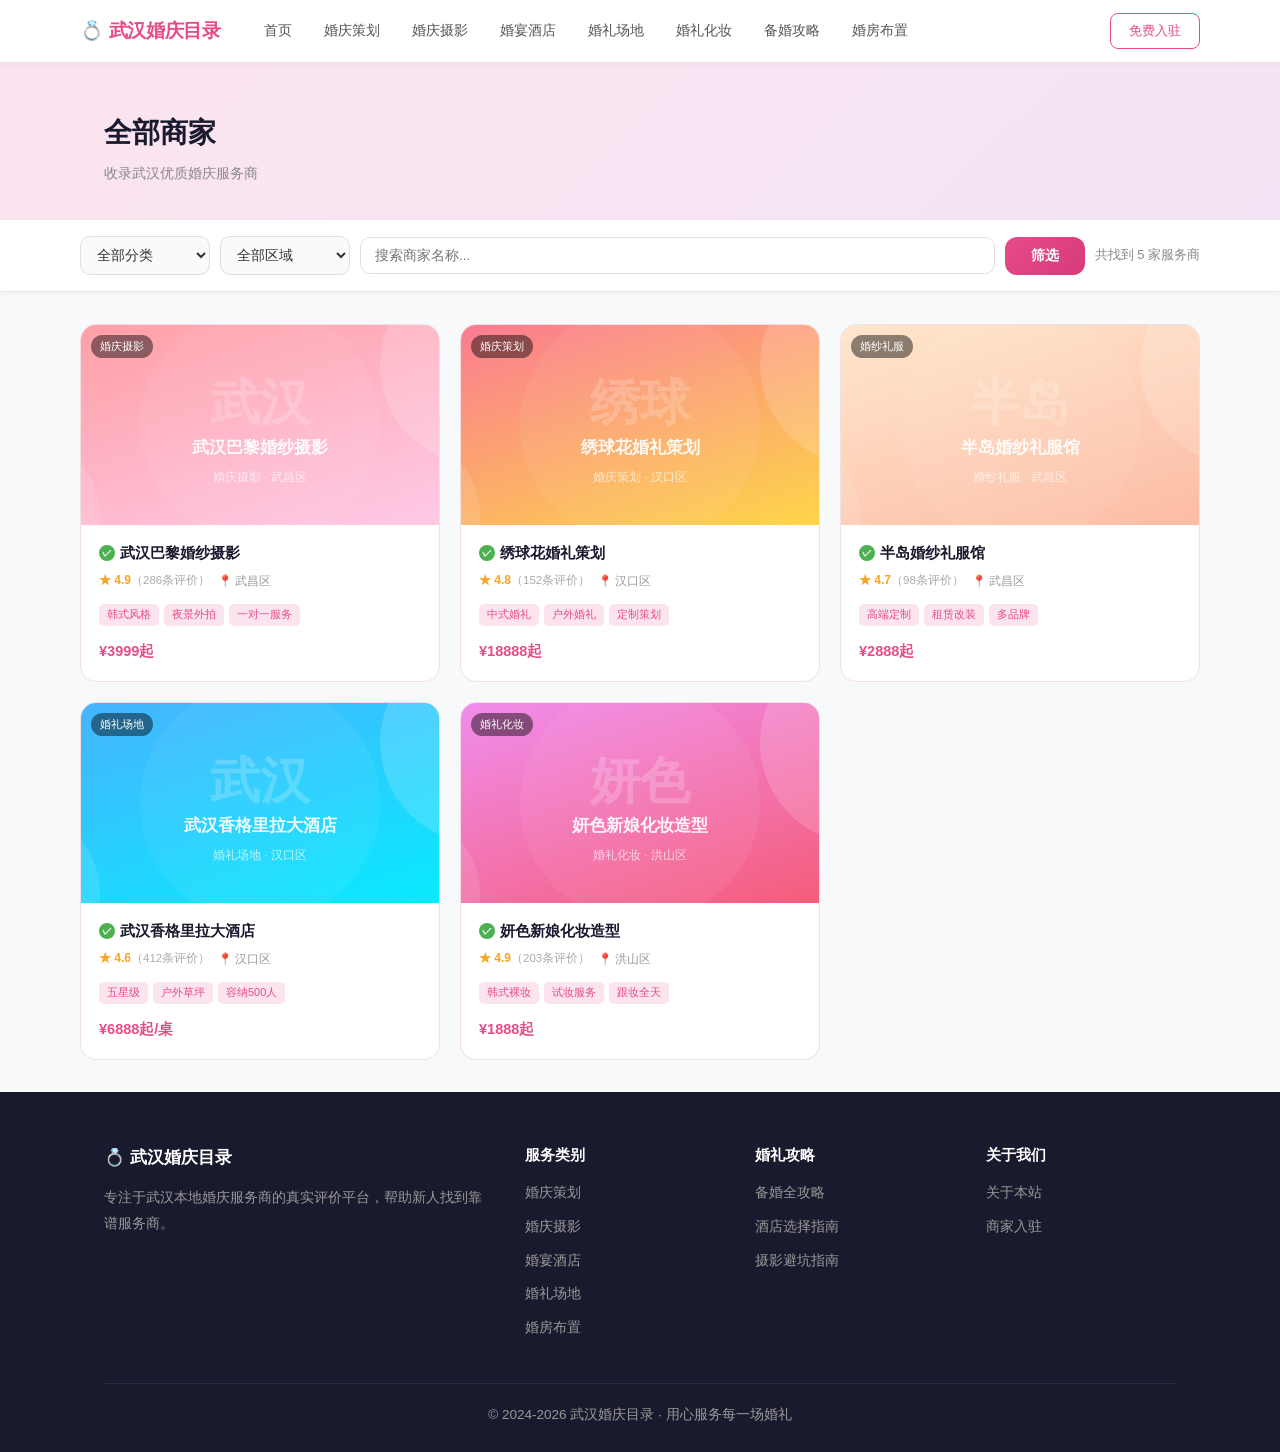
==== commit 902b05cd: "feat: 新增「婚房布置」服务分类，含4家商家数据及全站入口" ====
--- a/pages/category.html
+++ b/pages/category.html
@@ -20,6 +20,7 @@
       <a href="category.html?cat=venue">婚礼场地</a>
       <a href="category.html?cat=makeup">婚礼化妆</a>
       <a href="guide.html">备婚攻略</a>
+      <a href="category.html?cat=new-house">婚房布置</a>
     </div>
     <div class="nav-actions">
       <a href="submit.html" class="btn-outline">免费入驻</a>
@@ -46,6 +47,8 @@
       <option value="hotel">婚宴酒店</option>
       <option value="host">婚礼主持</option>
       <option value="dress">婚纱礼服</option>
+      <option value="flower">婚礼花艺</option>
+      <option value="new-house">婚房布置</option>
     </select>
     <select id="filter-district" class="search-select" onchange="applyFilters()">
       <option value="">全部区域</option>
@@ -85,6 +88,7 @@
           <li><a href="category.html?cat=photography">婚庆摄影</a></li>
           <li><a href="category.html?cat=hotel">婚宴酒店</a></li>
           <li><a href="category.html?cat=venue">婚礼场地</a></li>
+          <li><a href="category.html?cat=new-house">婚房布置</a></li>
         </ul>
       </div>
       <div>
--- a/css/style.css
+++ b/css/style.css
@@ -62,21 +62,67 @@
 /* ===== 精选商家 ===== */
 .featured { padding: 64px 24px; background: #f8f9fa; }
 .vendor-grid { display: grid; grid-template-columns: repeat(auto-fill, minmax(280px, 1fr)); gap: 20px; }
-.vendor-card { background: #fff; border-radius: 16px; overflow: hidden; border: 1px solid #f0e0e6; transition: all .25s; cursor: pointer; }
-.vendor-card:hover { box-shadow: 0 8px 28px rgba(0,0,0,.08); transform: translateY(-4px); border-color: #e84b8a; }
+.vendor-card { background: #fff; border-radius: 16px; overflow: hidden; border: 1px solid #f0e0e6; transition: all .25s; cursor: pointer; display: flex; flex-direction: column; }
+.vendor-card:hover { box-shadow: 0 8px 28px rgba(0,0,0,.1); transform: translateY(-5px); border-color: #e84b8a; }
+
+/* 图片容器 */
+.vendor-img-wrap { width: 100%; height: 200px; position: relative; overflow: hidden; background: linear-gradient(135deg, #fce4ef, #f3e5f5); flex-shrink: 0; }
+.vendor-thumb { width: 100%; height: 100%; object-fit: cover; display: block; transition: transform .4s ease; }
+.vendor-card:hover .vendor-thumb { transform: scale(1.06); }
+.vendor-img-fallback { width: 100%; height: 100%; display: flex; align-items: center; justify-content: center; font-size: 52px; opacity: .35; position: absolute; top: 0; left: 0; }
+.vendor-cat-badge { position: absolute; top: 10px; left: 10px; background: rgba(0,0,0,.45); color: #fff; font-size: 11px; padding: 3px 9px; border-radius: 20px; backdrop-filter: blur(4px); font-weight: 500; }
+
+/* 保留旧 .vendor-img 兼容性 */
 .vendor-img { width: 100%; height: 200px; background: linear-gradient(135deg, #fce4ef, #f3e5f5); display: flex; align-items: center; justify-content: center; color: #ccc; font-size: 13px; position: relative; overflow: hidden; }
-.vendor-img .img-placeholder { font-size: 48px; opacity: .3; }
-.vendor-body { padding: 16px 18px 18px; }
-.vendor-name { font-size: 15.5px; font-weight: 700; margin-bottom: 6px; color: #1a1a2e; }
-.vendor-meta { font-size: 12.5px; color: #888; margin-bottom: 8px; display: flex; align-items: center; gap: 10px; flex-wrap: wrap; }
-.vendor-price { color: #e84b8a; font-weight: 700; font-size: 14.5px; }
-.vendor-rating { color: #f5a623; font-size: 13px; font-weight: 600; }
-.vendor-tags { display: flex; gap: 6px; flex-wrap: wrap; margin-top: 10px; }
-.vendor-tag { font-size: 11px; padding: 3px 9px; background: #fce4ef; color: #e84b8a; border-radius: 6px; font-weight: 500; }
+
+.vendor-body { padding: 16px 18px 18px; flex: 1; display: flex; flex-direction: column; }
+.vendor-name { font-size: 15px; font-weight: 700; margin-bottom: 6px; color: #1a1a2e; display: flex; align-items: center; gap: 5px; }
+.verified-icon { display: inline-flex; align-items: center; justify-content: center; width: 16px; height: 16px; background: #4caf50; color: #fff; border-radius: 50%; font-size: 10px; font-weight: 700; flex-shrink: 0; }
+.vendor-meta { font-size: 12px; color: #888; margin-bottom: 8px; display: flex; align-items: center; gap: 8px; flex-wrap: wrap; }
+.vendor-rating { color: #f5a623; font-weight: 600; }
+.vendor-rating em { font-style: normal; color: #aaa; font-weight: 400; font-size: 11.5px; }
+.vendor-district-tag { color: #999; font-size: 11.5px; }
+.vendor-price { color: #e84b8a; font-weight: 700; font-size: 14.5px; margin-top: auto; padding-top: 8px; }
+.vendor-tags { display: flex; gap: 5px; flex-wrap: wrap; margin: 6px 0; }
+.vendor-tag { font-size: 11px; padding: 2px 8px; background: #fce4ef; color: #e84b8a; border-radius: 5px; font-weight: 500; }
 .vendor-district { font-size: 12px; color: #aaa; }
 .section-more { text-align: center; margin-top: 32px; }
 .btn-primary { display: inline-block; padding: 11px 32px; background: linear-gradient(135deg, #e84b8a, #d63a7a); color: #fff; border-radius: 12px; font-size: 14px; font-weight: 600; transition: all .2s; box-shadow: 0 4px 16px rgba(232,75,138,.2); }
 .btn-primary:hover { transform: translateY(-2px); box-shadow: 0 6px 20px rgba(232,75,138,.3); }
+
+/* 详情页图片画廊 */
+.gallery-main-img { width: 100%; height: 100%; object-fit: cover; display: block; }
+.gallery-main-fallback { width: 100%; height: 100%; display: flex; align-items: center; justify-content: center; font-size: 64px; opacity: .3; background: linear-gradient(135deg, #fce4ef, #f3e5f5); }
+.sub-imgs-row { display: grid; grid-template-columns: repeat(4, 1fr); gap: 8px; margin-top: 8px; }
+.gallery-sub-img { width: 100%; height: 80px; object-fit: cover; border-radius: 8px; cursor: pointer; transition: opacity .2s; }
+.gallery-sub-img:hover { opacity: .85; }
+
+/* ===== 商家详情页 ===== */
+.vendor-detail { padding: 40px 24px 60px; }
+.vendor-gallery { margin-bottom: 32px; }
+.main-img { width: 100%; height: 420px; border-radius: 18px; overflow: hidden; background: linear-gradient(135deg, #fce4ef, #f3e5f5); }
+.sub-imgs-row { display: grid; grid-template-columns: repeat(4, 1fr); gap: 10px; margin-top: 10px; }
+.gallery-main-img { width: 100%; height: 100%; object-fit: cover; display: block; }
+.gallery-main-fallback { width: 100%; height: 100%; display: flex; align-items: center; justify-content: center; font-size: 64px; opacity: .3; }
+.gallery-sub-img { width: 100%; height: 90px; object-fit: cover; border-radius: 10px; cursor: pointer; transition: opacity .2s, transform .2s; }
+.gallery-sub-img:hover { opacity: .85; transform: scale(1.03); }
+.vendor-info { margin-bottom: 32px; }
+.vendor-info h1 { font-size: 24px; font-weight: 800; margin-bottom: 10px; display: flex; align-items: center; gap: 8px; flex-wrap: wrap; }
+.info-rating { color: #f5a623; font-size: 15px; font-weight: 600; margin-bottom: 12px; }
+.info-meta { font-size: 14px; color: #666; margin-bottom: 7px; line-height: 1.6; }
+.info-price { font-size: 22px; font-weight: 800; color: #e84b8a; margin: 14px 0; }
+.btn-contact { display: inline-block; padding: 12px 32px; background: linear-gradient(135deg, #e84b8a, #d63a7a); color: #fff; border: none; border-radius: 12px; font-size: 15px; font-weight: 600; cursor: pointer; transition: all .2s; margin-top: 8px; }
+.btn-contact:hover { transform: translateY(-2px); box-shadow: 0 6px 20px rgba(232,75,138,.3); }
+.detail-section { margin: 32px 0; padding: 28px; background: #fff; border-radius: 18px; border: 1px solid #f0e0e6; }
+.detail-section h2 { font-size: 17px; font-weight: 700; margin-bottom: 18px; padding-bottom: 12px; border-bottom: 1px solid #f0e0e6; }
+.review-card { padding: 16px; border: 1px solid #f5f0f5; border-radius: 12px; margin-bottom: 12px; background: #fafafa; }
+.review-author { font-size: 13.5px; font-weight: 600; color: #1a1a2e; margin-bottom: 4px; }
+.review-rating { color: #f5a623; font-size: 14px; margin-bottom: 6px; }
+.review-text { font-size: 13.5px; color: #666; line-height: 1.7; }
+.page-header { background: linear-gradient(135deg, #fce4ef 0%, #f3e5f5 100%); padding: 48px 24px 36px; }
+.page-header h1 { font-size: 28px; font-weight: 800; margin-bottom: 6px; }
+.page-header p { font-size: 14px; color: #888; }
+.filter-bar { background: #fff; padding: 16px 24px; border-bottom: 1px solid #f0e0e6; position: sticky; top: 62px; z-index: 10; box-shadow: 0 2px 8px rgba(0,0,0,.03); }
 
 /* ===== 区域查找 ===== */
 .districts { padding: 64px 24px; background: #fff; }
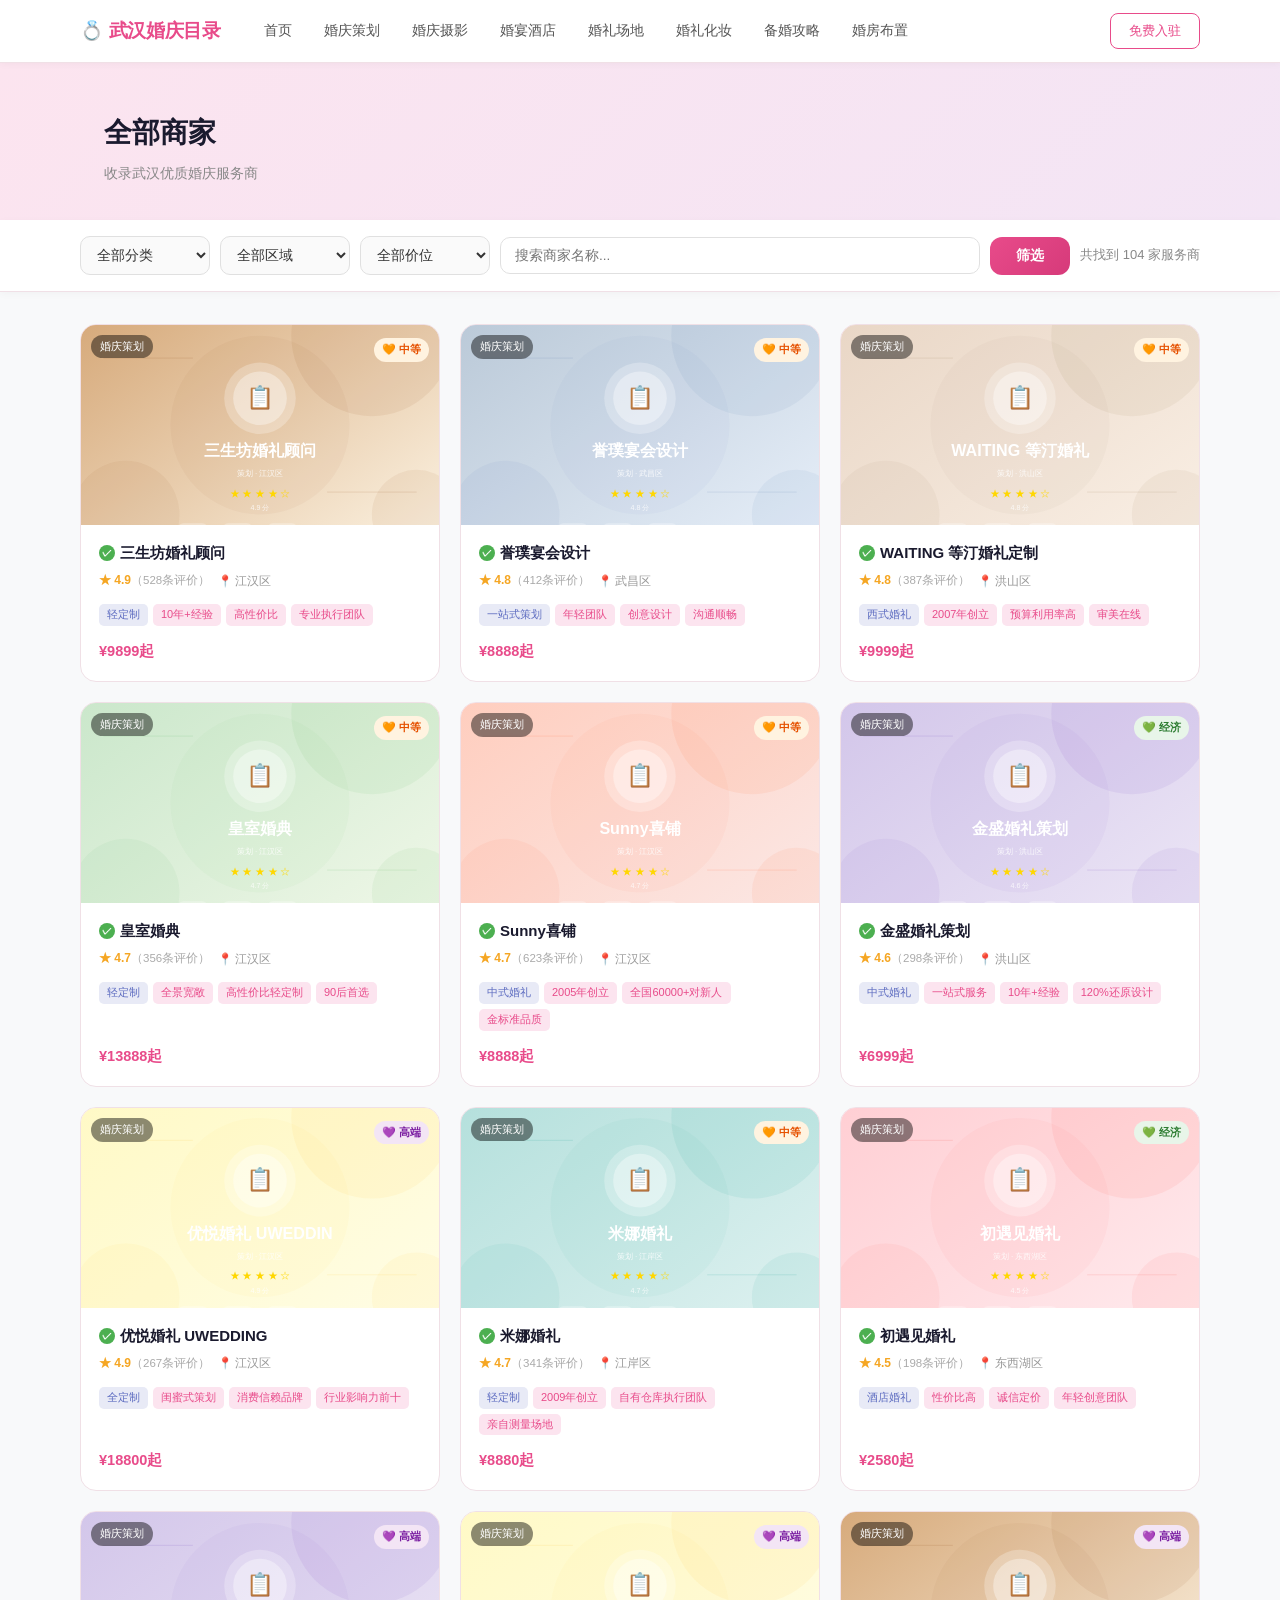
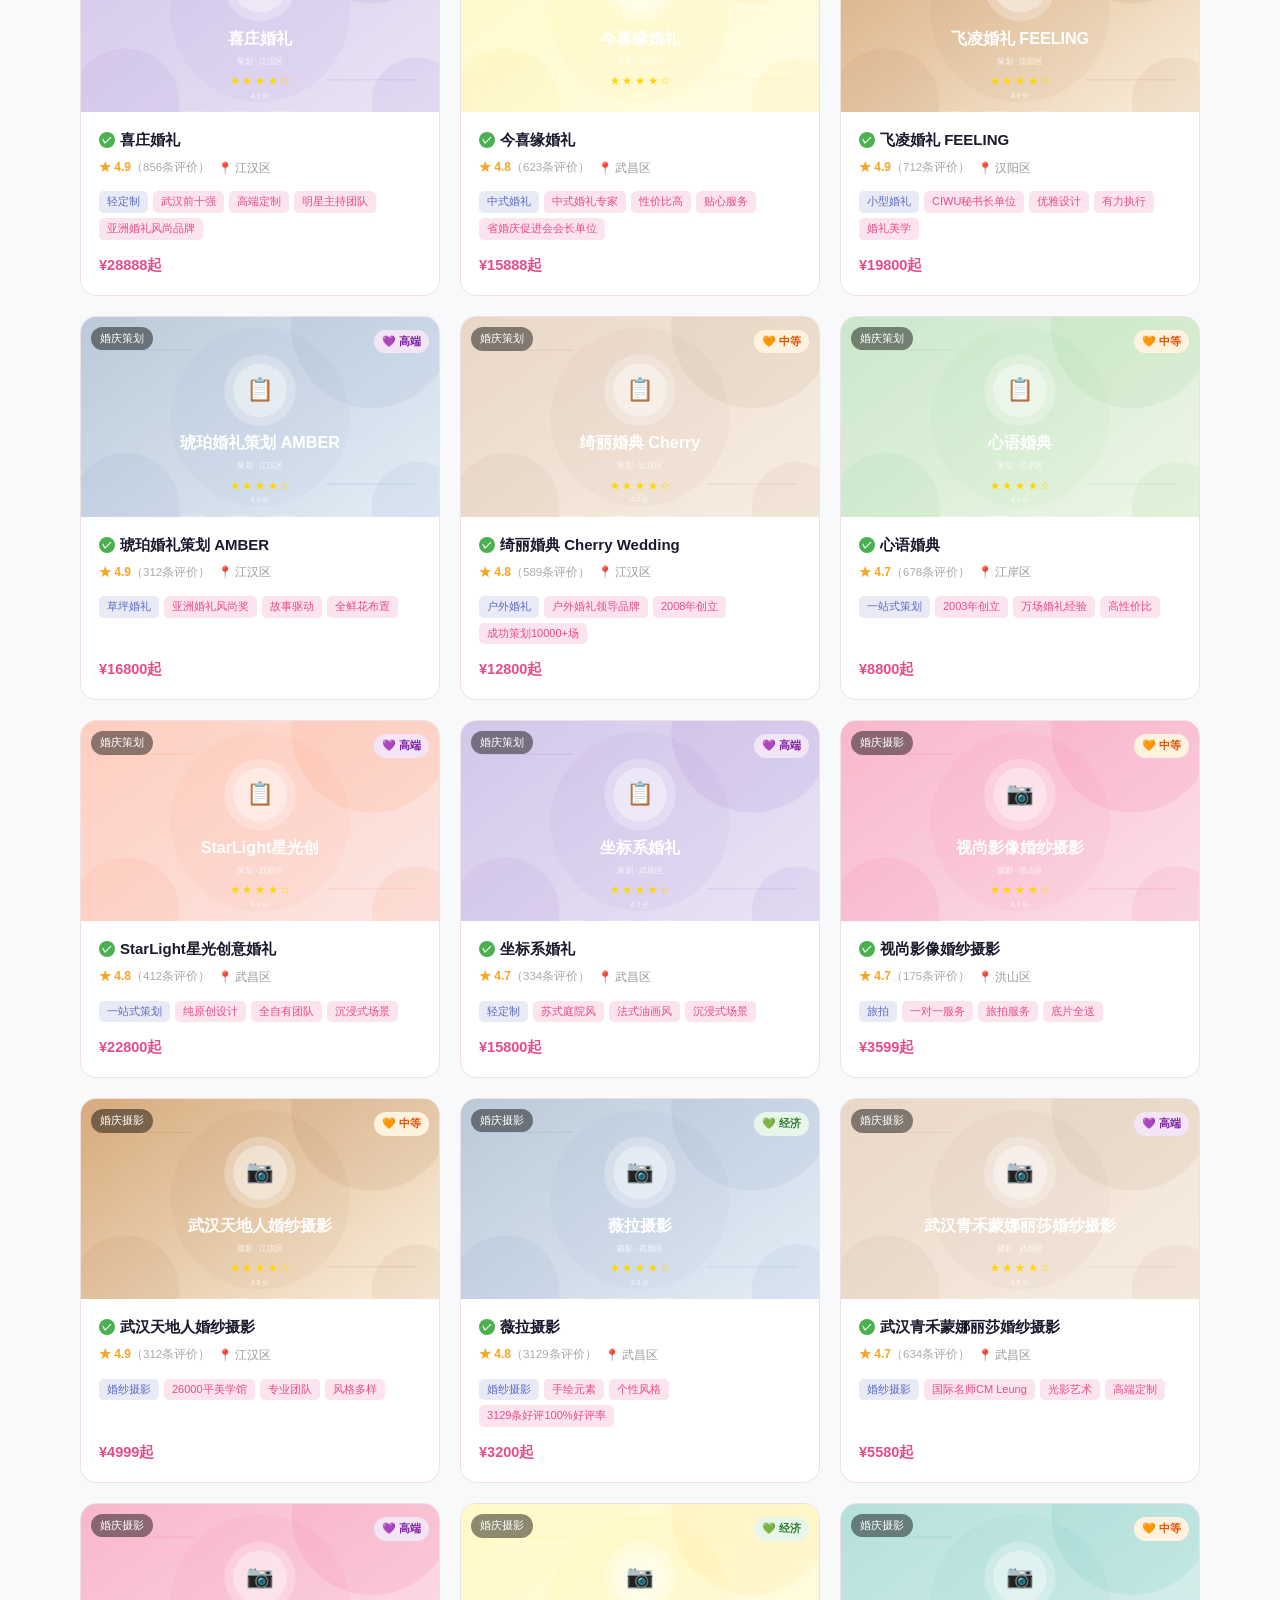
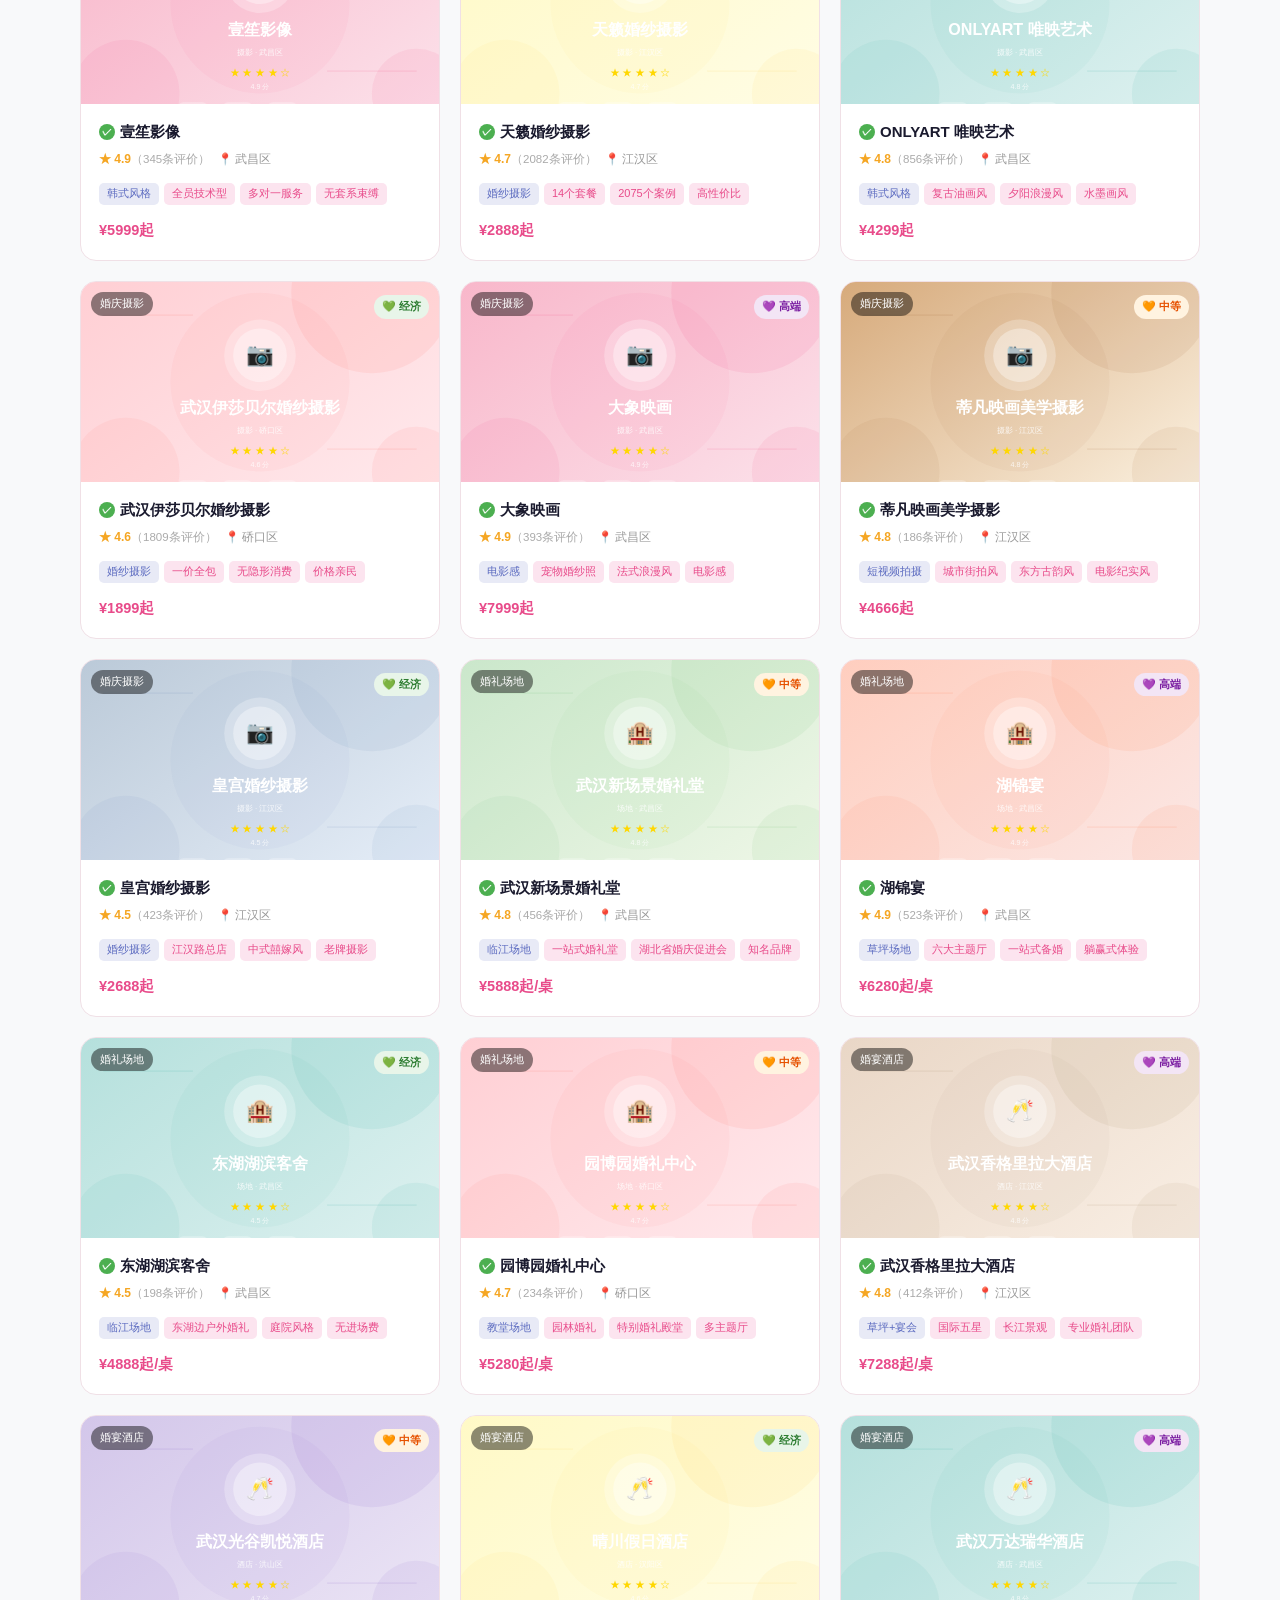
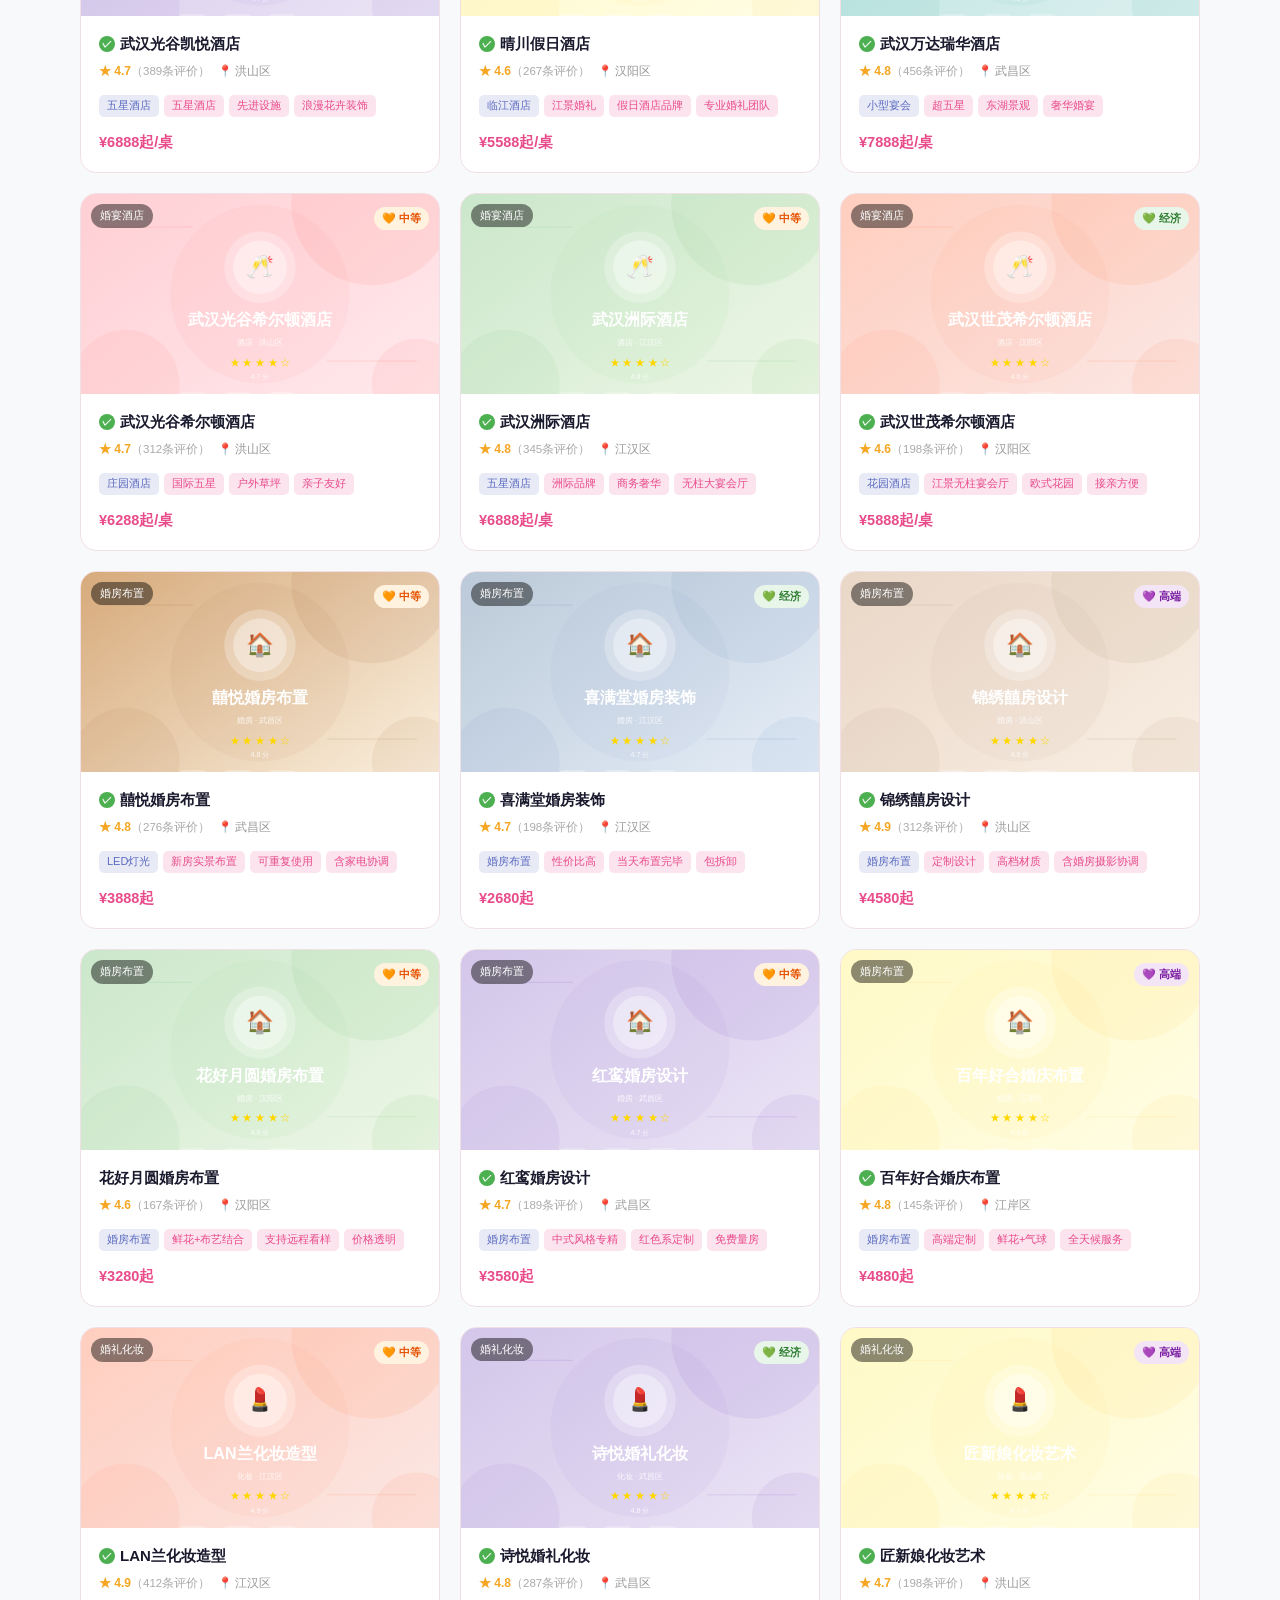
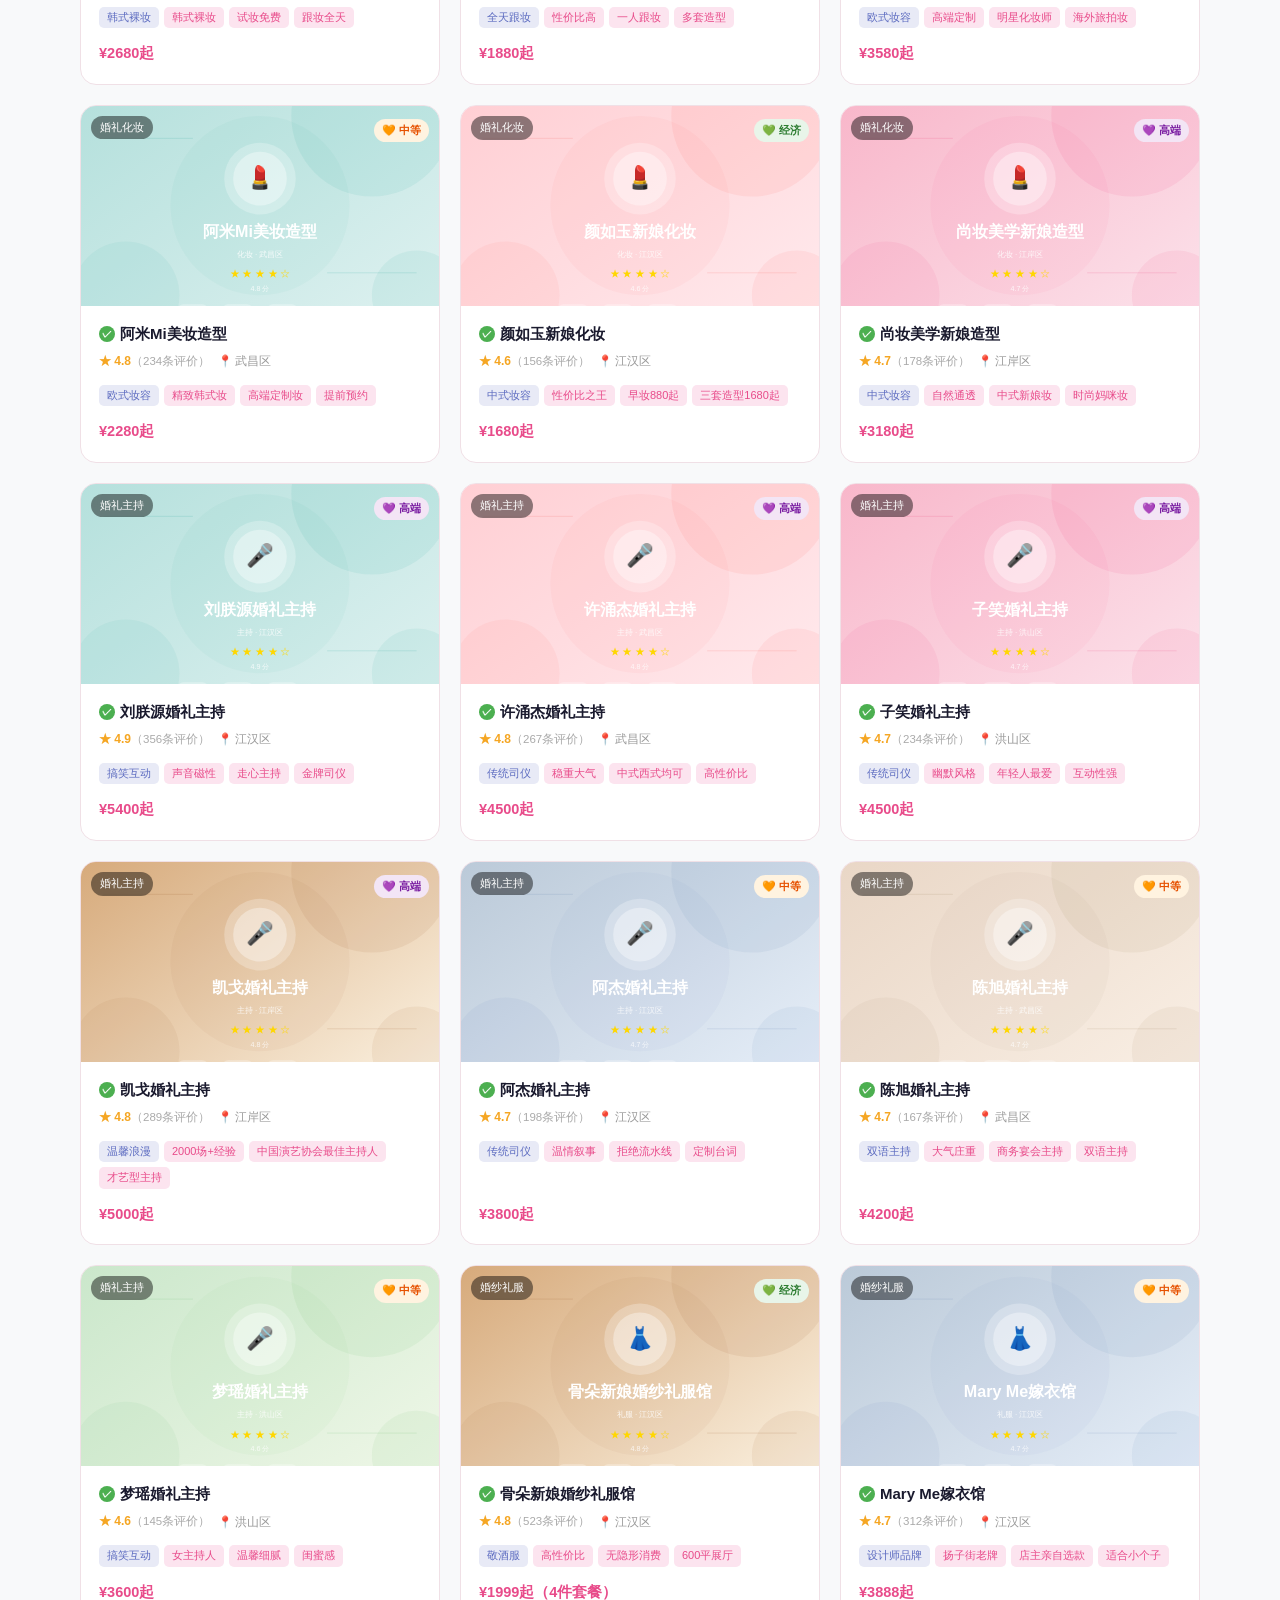
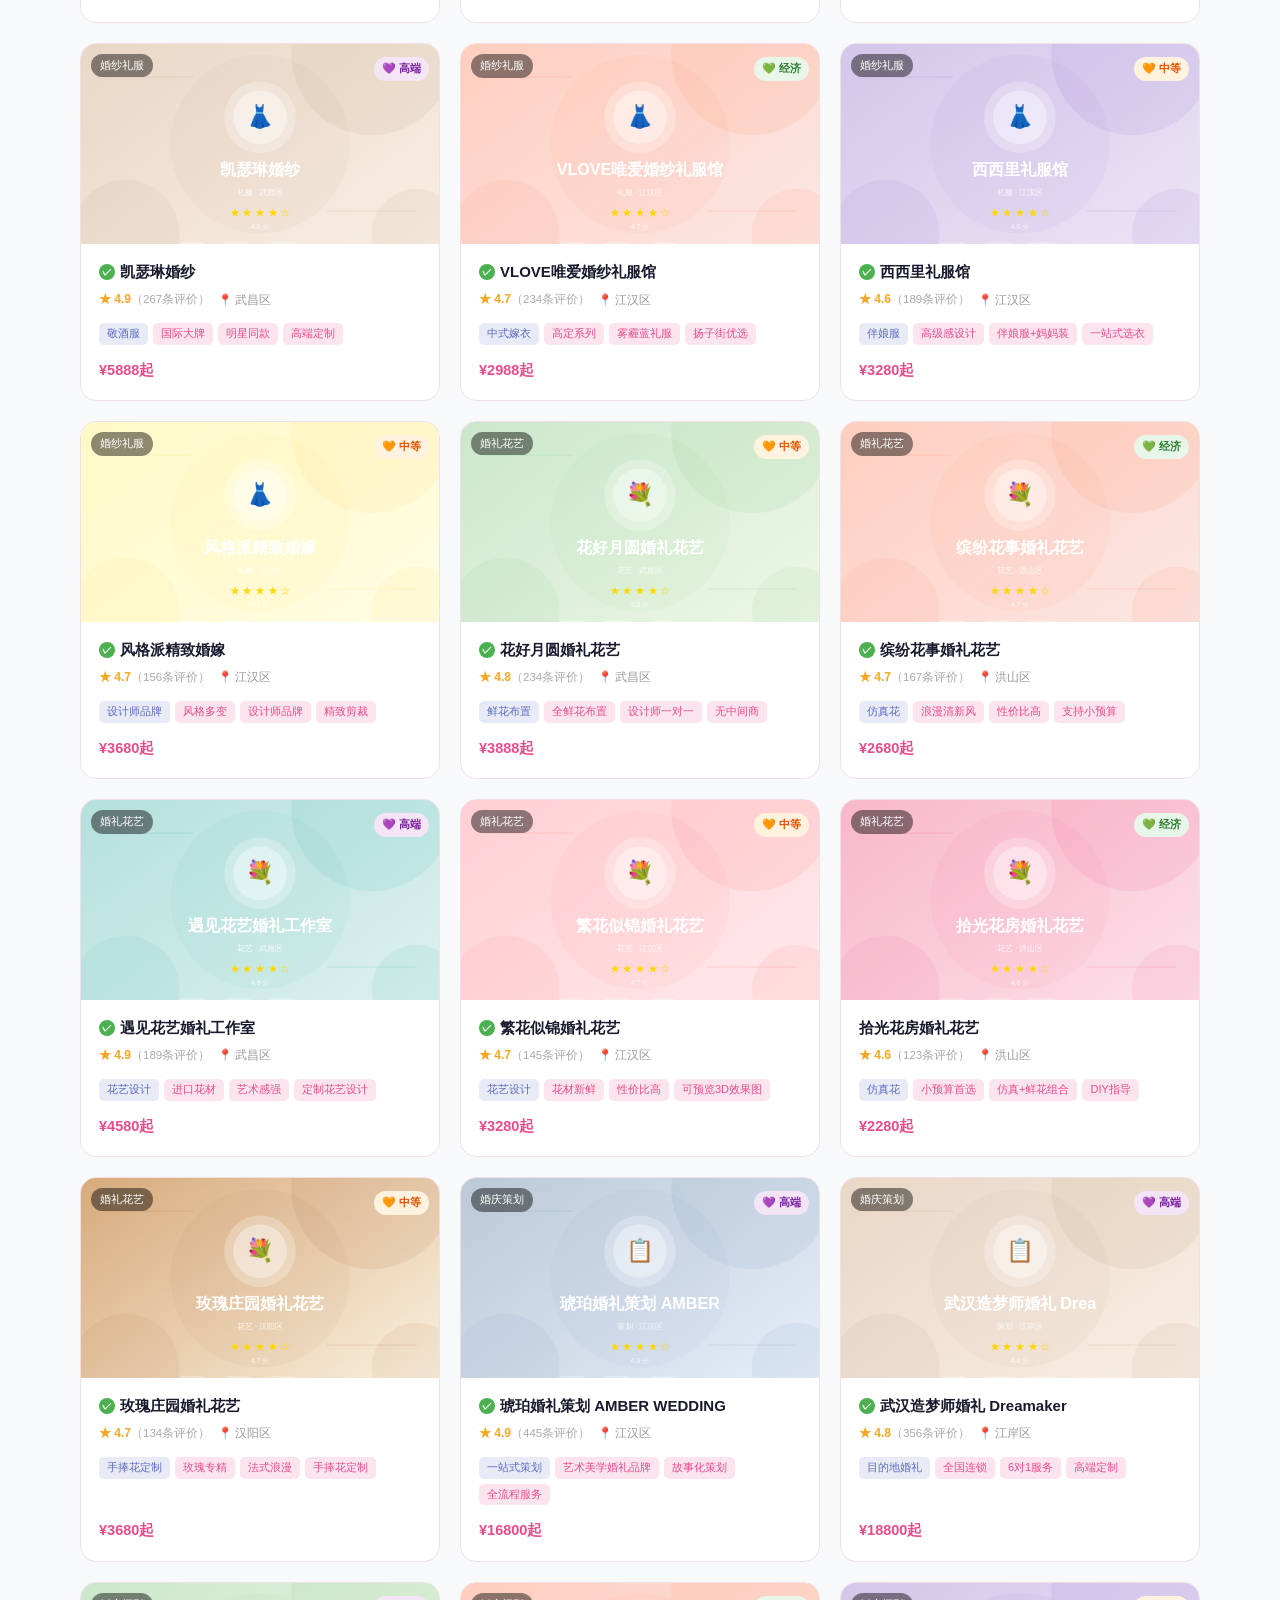
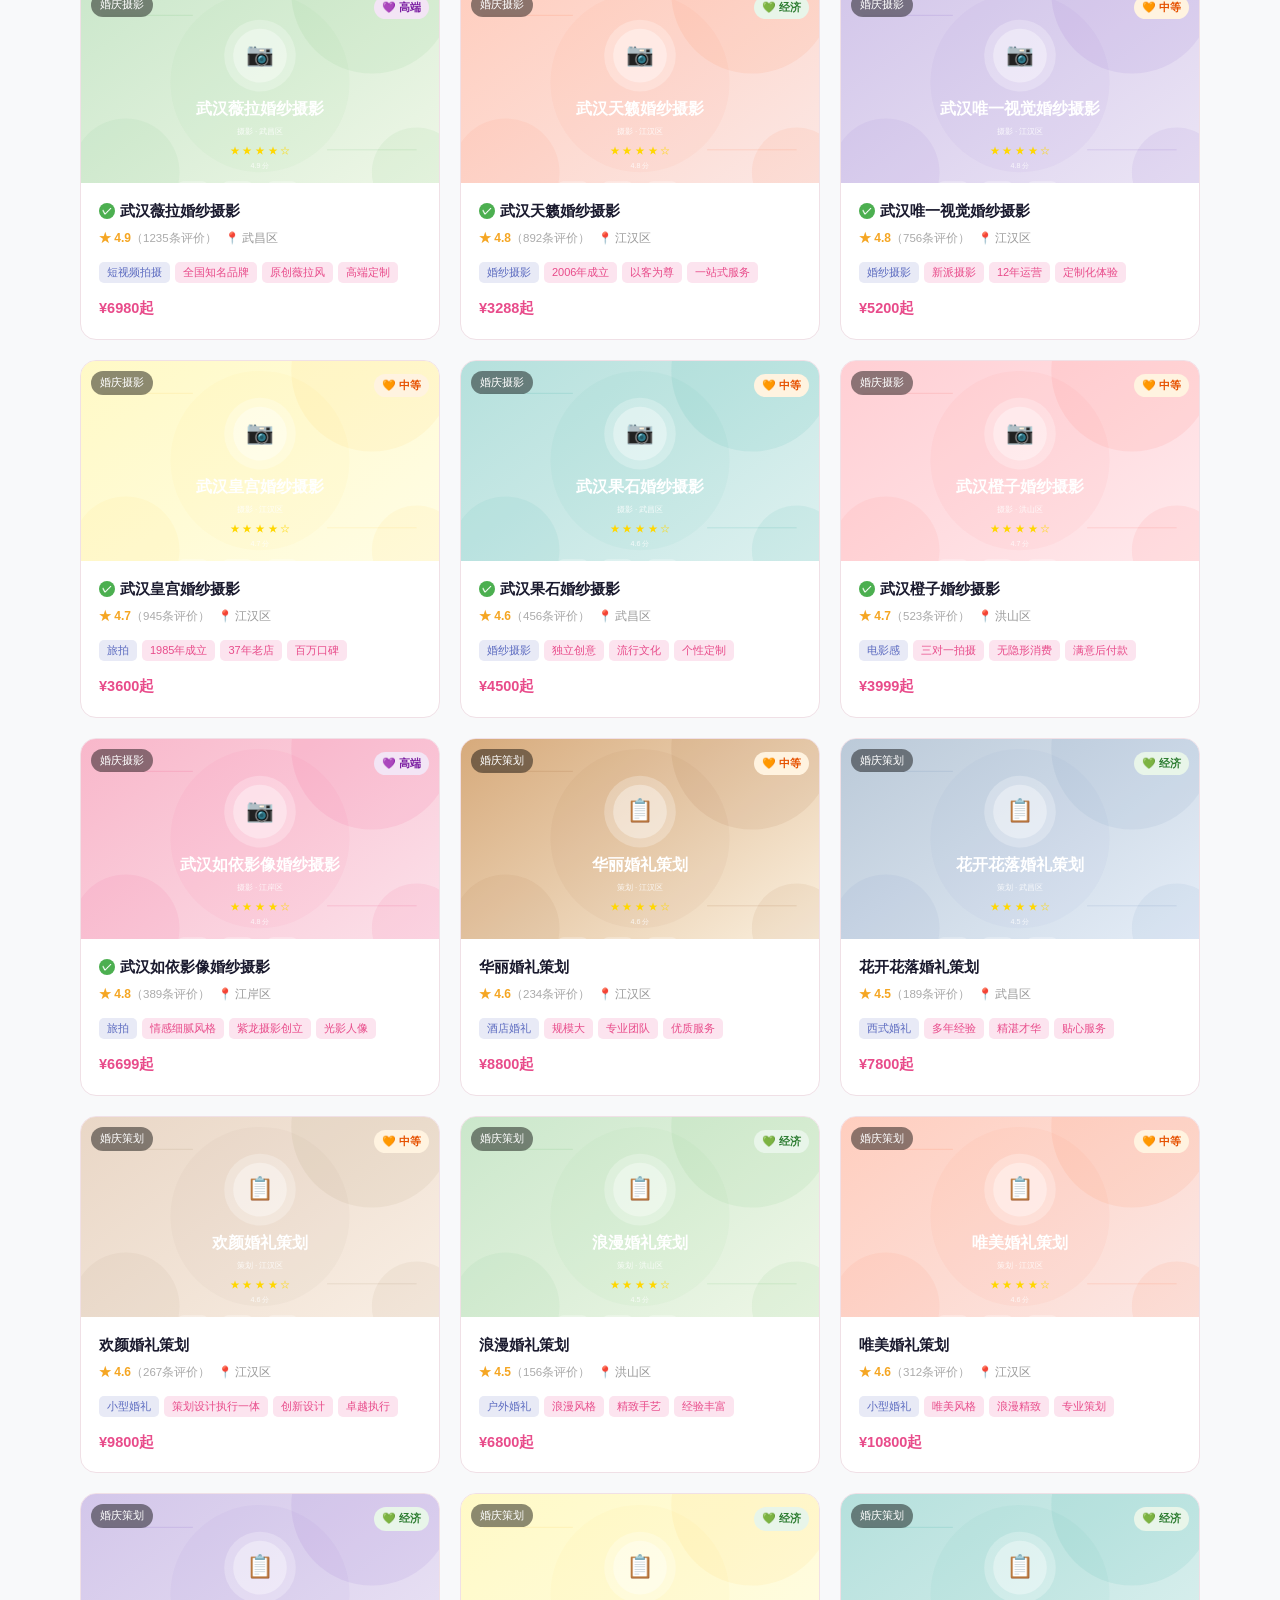
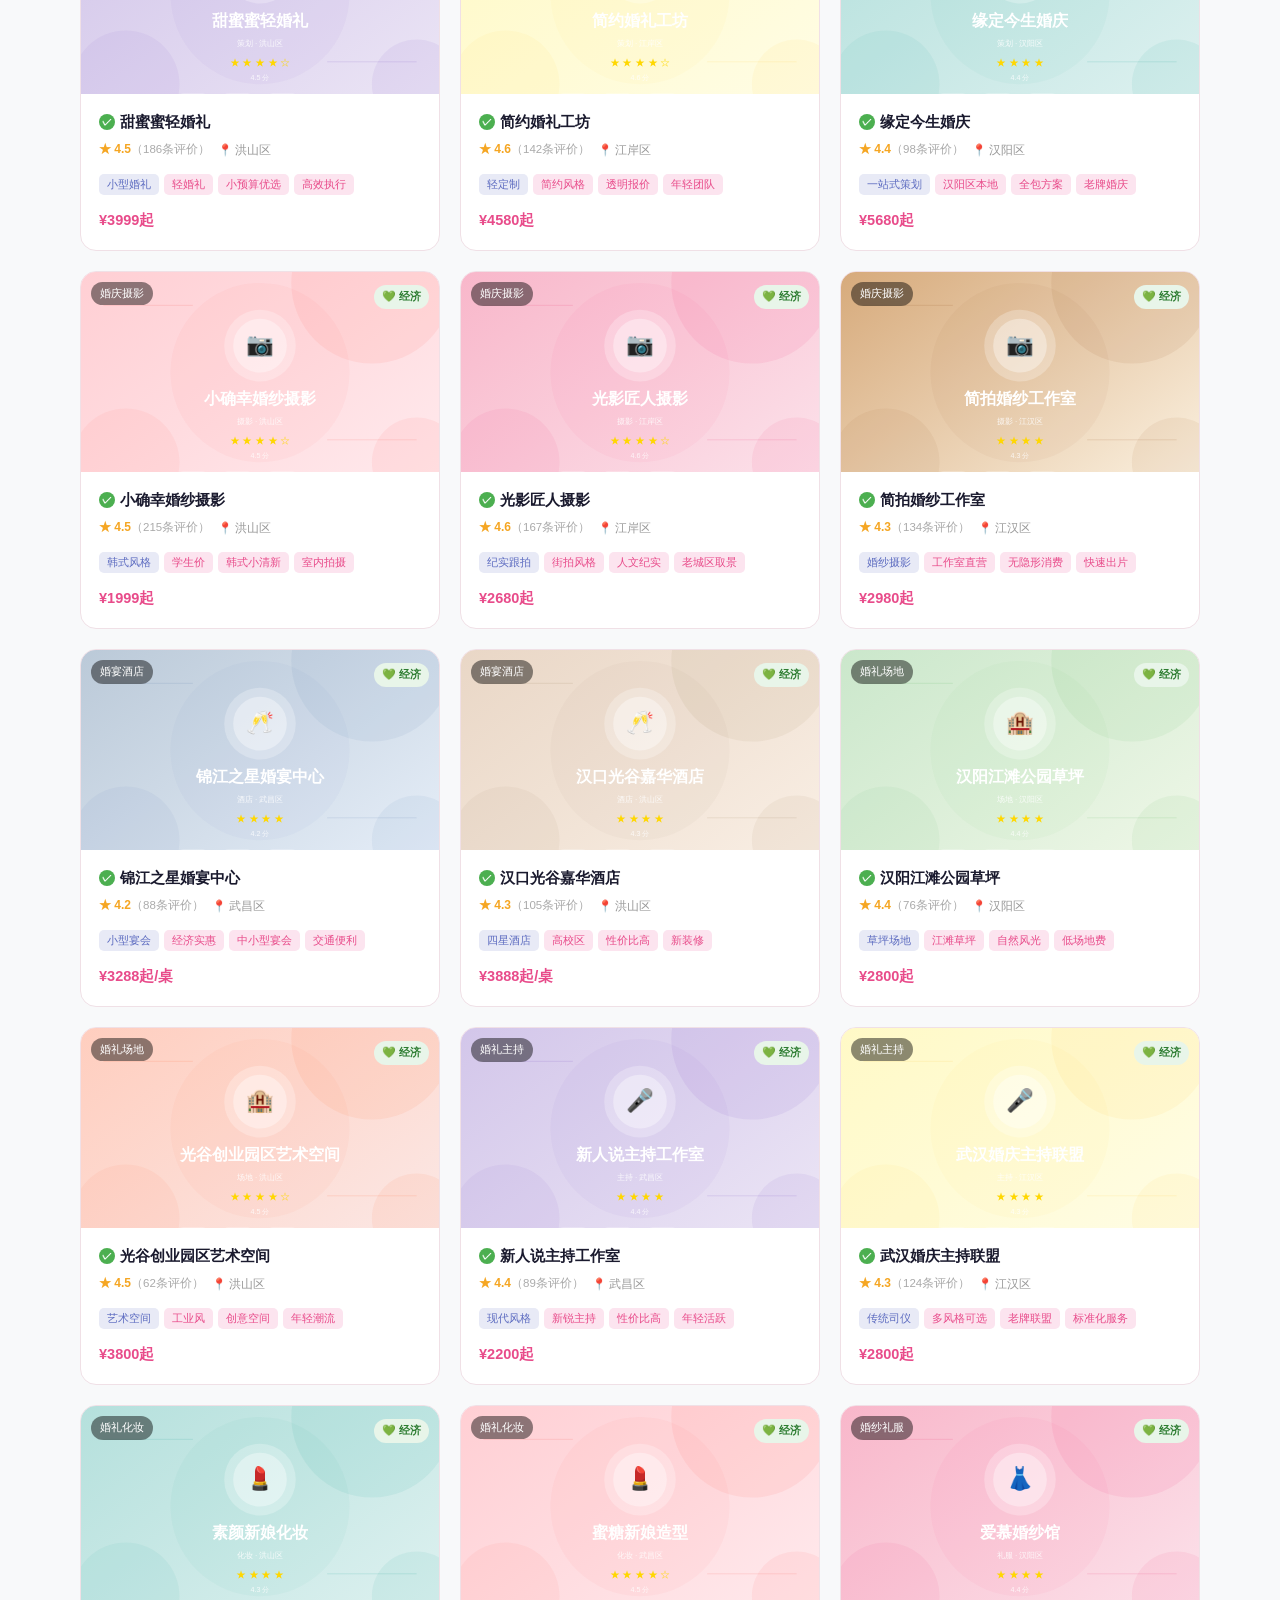
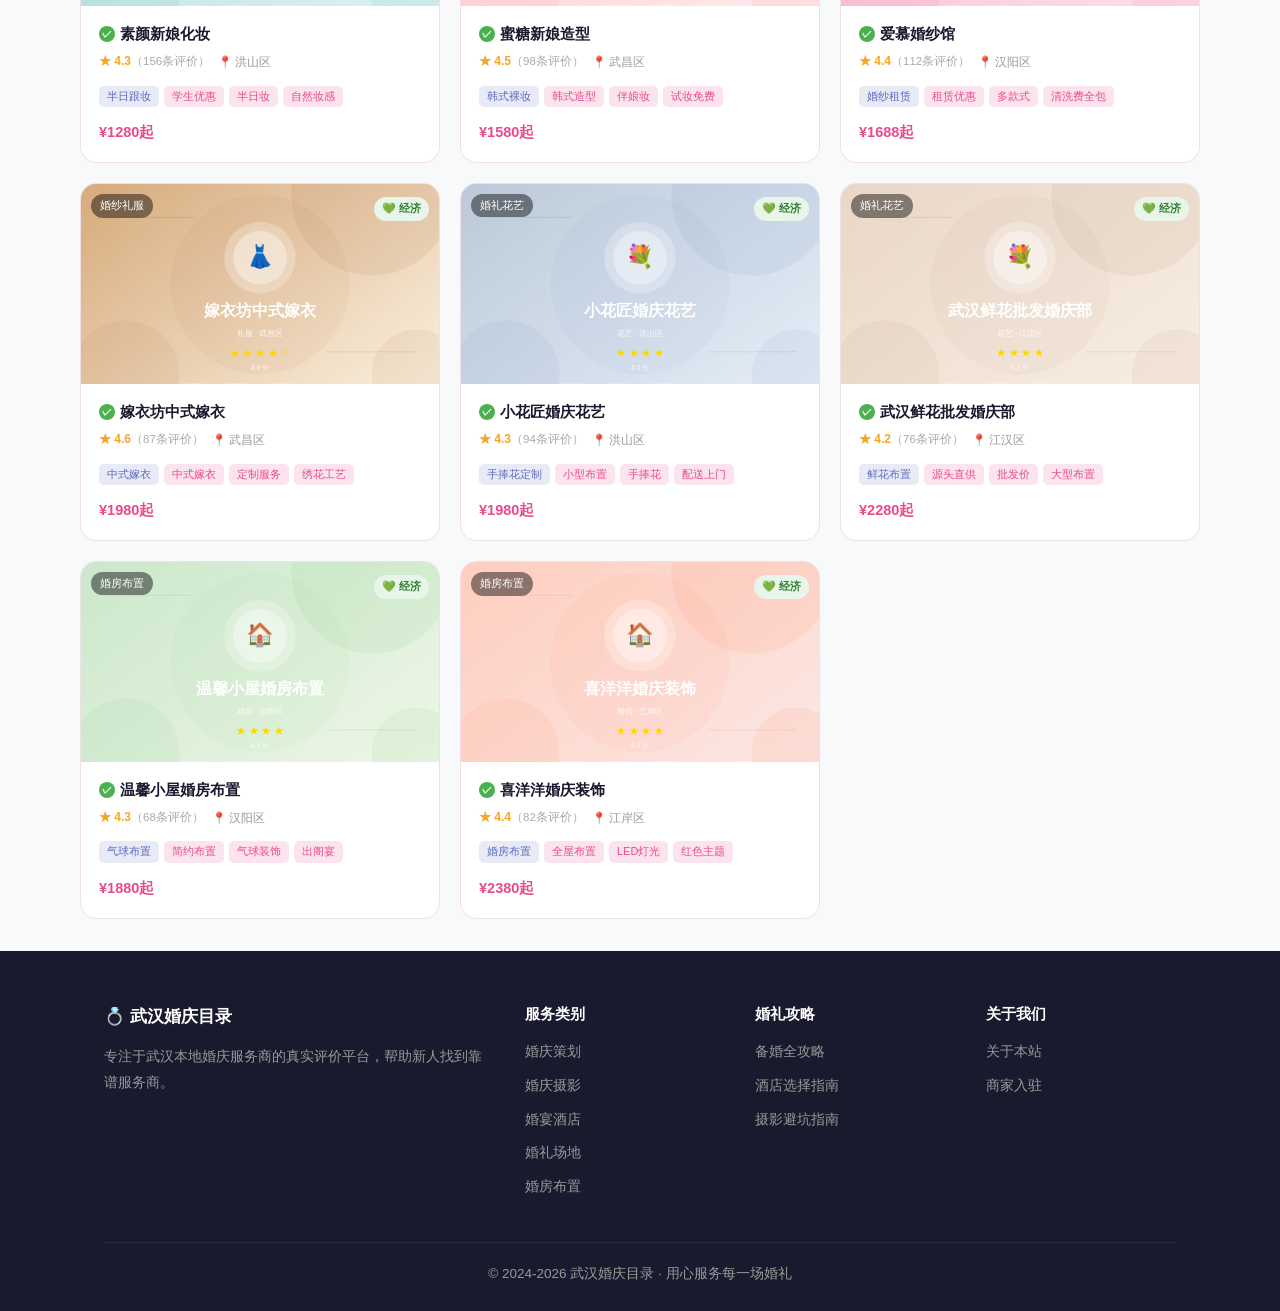
==== commit ceeed1fd: "feat: 价格分层+商户子分类系统 - 新增 price_level 字段(economy/mid/premium)，104家商家全部分层 - 新增 sub_type 子分类标签（风格标签），从ta" ====
--- a/pages/category.html
+++ b/pages/category.html
@@ -37,32 +37,43 @@
 </section>
 
 <section class="filter-bar">
-  <div class="container" style="display:flex;gap:10px;flex-wrap:wrap;align-items:center;padding:0;">
-    <select id="filter-cat" class="search-select" onchange="applyFilters()">
-      <option value="">全部分类</option>
-      <option value="planner">婚庆策划</option>
-      <option value="photography">婚庆摄影</option>
-      <option value="makeup">婚礼化妆</option>
-      <option value="venue">婚礼场地</option>
-      <option value="hotel">婚宴酒店</option>
-      <option value="host">婚礼主持</option>
-      <option value="dress">婚纱礼服</option>
-      <option value="flower">婚礼花艺</option>
-      <option value="new-house">婚房布置</option>
-    </select>
-    <select id="filter-district" class="search-select" onchange="applyFilters()">
-      <option value="">全部区域</option>
-      <option value="江汉区">江汉区</option>
-      <option value="武昌区">武昌区</option>
-      <option value="洪山区">洪山区</option>
-      <option value="江岸区">江岸区</option>
-      <option value="汉阳区">汉阳区</option>
-      <option value="硚口区">硚口区</option>
-      <option value="东西湖区">东西湖区</option>
-    </select>
-    <input type="text" id="filter-q" class="search-input" placeholder="搜索商家名称..." onkeyup="if(event.key==='Enter')applyFilters()">
-    <button class="btn-search" onclick="applyFilters()">筛选</button>
-    <span id="result-count" style="margin-left:auto;font-size:13px;color:#888;"></span>
+  <div class="container" style="display:flex;flex-direction:column;gap:12px;padding:0;">
+    <div style="display:flex;gap:10px;flex-wrap:wrap;align-items:center;">
+      <select id="filter-cat" class="search-select" onchange="applyFilters()">
+        <option value="">全部分类</option>
+        <option value="planner">婚庆策划</option>
+        <option value="photography">婚庆摄影</option>
+        <option value="makeup">婚礼化妆</option>
+        <option value="venue">婚礼场地</option>
+        <option value="hotel">婚宴酒店</option>
+        <option value="host">婚礼主持</option>
+        <option value="dress">婚纱礼服</option>
+        <option value="flower">婚礼花艺</option>
+        <option value="new-house">婚房布置</option>
+      </select>
+      <select id="filter-district" class="search-select" onchange="applyFilters()">
+        <option value="">全部区域</option>
+        <option value="江汉区">江汉区</option>
+        <option value="武昌区">武昌区</option>
+        <option value="洪山区">洪山区</option>
+        <option value="江岸区">江岸区</option>
+        <option value="汉阳区">汉阳区</option>
+        <option value="硚口区">硚口区</option>
+        <option value="东西湖区">东西湖区</option>
+      </select>
+      <select id="filter-price" class="search-select" onchange="applyFilters()">
+        <option value="">全部价位</option>
+        <option value="economy">经济实惠</option>
+        <option value="mid">中等价位</option>
+        <option value="premium">高端定制</option>
+      </select>
+      <input type="text" id="filter-q" class="search-input" placeholder="搜索商家名称..." onkeyup="if(event.key==='Enter')applyFilters()">
+      <button class="btn-search" onclick="applyFilters()">筛选</button>
+      <span id="result-count" style="margin-left:auto;font-size:13px;color:#888;"></span>
+    </div>
+    <div id="sub-type-bar" style="display:none;gap:8px;flex-wrap:wrap;">
+      <span style="font-size:12px;color:#888;line-height:28px;">风格：</span>
+    </div>
   </div>
 </section>
 
--- a/css/style.css
+++ b/css/style.css
@@ -38,6 +38,24 @@
 .quick-tags a { color: #e84b8a; margin: 0 5px; font-weight: 500; }
 .quick-tags a:hover { text-decoration: underline; }
 
+/* ===== 搜索建议下拉框 ===== */
+.search-suggestions { position: absolute; top: 100%; left: 0; right: 0; margin-top: 6px; background: #fff; border-radius: 14px; box-shadow: 0 8px 32px rgba(0,0,0,.12); border: 1px solid #f0e0e6; z-index: 200; max-height: 400px; overflow-y: auto; display: none; }
+.search-suggestions::-webkit-scrollbar { width: 4px; }
+.search-suggestions::-webkit-scrollbar-thumb { background: #ddd; border-radius: 4px; }
+.suggestion-group { padding: 8px 0; }
+.suggestion-group + .suggestion-group { border-top: 1px solid #f5f0f5; }
+.suggestion-label { font-size: 11px; color: #aaa; padding: 4px 16px 6px; font-weight: 600; text-transform: uppercase; letter-spacing: .5px; }
+.suggestion-item { display: flex; align-items: center; gap: 10px; padding: 10px 16px; cursor: pointer; font-size: 13.5px; color: #444; transition: background .15s; }
+.suggestion-item:hover { background: #fce4ef; }
+.suggestion-item em { font-style: normal; color: #999; font-size: 12px; margin-left: 4px; }
+.suggestion-item .hl { color: #e84b8a; font-weight: 700; background: rgba(232,75,138,.08); padding: 0 2px; border-radius: 2px; }
+.suggestion-item .del-history { margin-left: auto; color: #ccc; font-size: 12px; padding: 2px 6px; border-radius: 4px; transition: all .15s; }
+.suggestion-item .del-history:hover { background: #fee; color: #e84b8a; }
+.suggestion-item.clear-item { color: #e84b8a; font-weight: 500; justify-content: center; }
+.suggestion-item.clear-item:hover { background: #fce4ef; }
+.suggestion-empty { padding: 24px 16px; text-align: center; color: #bbb; font-size: 13px; }
+.search-box { position: relative; }
+
 /* ===== 数据概览 ===== */
 .stats { background: #fff; padding: 36px 24px; }
 .stats .container { display: grid; grid-template-columns: repeat(4, 1fr); gap: 20px; }
@@ -71,6 +89,21 @@
 .vendor-card:hover .vendor-thumb { transform: scale(1.06); }
 .vendor-img-fallback { width: 100%; height: 100%; display: flex; align-items: center; justify-content: center; font-size: 52px; opacity: .35; position: absolute; top: 0; left: 0; }
 .vendor-cat-badge { position: absolute; top: 10px; left: 10px; background: rgba(0,0,0,.45); color: #fff; font-size: 11px; padding: 3px 9px; border-radius: 20px; backdrop-filter: blur(4px); font-weight: 500; }
+.vendor-price-badge { position: absolute; top: 10px; right: 10px; }
+
+/* 价格档次标签 */
+.price-level-badge { display: inline-flex; align-items: center; gap: 3px; font-size: 11px; padding: 3px 8px; border-radius: 20px; font-weight: 600; white-space: nowrap; }
+.price-level-economy { background: #e8f5e9; color: #2e7d32; }
+.price-level-mid { background: #fff3e0; color: #e65100; }
+.price-level-premium { background: #f3e5f5; color: #7b1fa2; }
+
+/* 子分类标签（风格标签） */
+.vendor-tag-sub { background: #e8eaf6 !important; color: #5c6bc0 !important; }
+
+/* 子分类筛选按钮 */
+.sub-type-btn { padding: 4px 14px; border: 1px solid #e0e0e0; border-radius: 20px; font-size: 12px; color: #666; background: #fff; cursor: pointer; transition: all .2s; white-space: nowrap; }
+.sub-type-btn:hover { border-color: #e84b8a; color: #e84b8a; }
+.sub-type-btn.active { background: #e84b8a; color: #fff; border-color: #e84b8a; }
 
 /* 保留旧 .vendor-img 兼容性 */
 .vendor-img { width: 100%; height: 200px; background: linear-gradient(135deg, #fce4ef, #f3e5f5); display: flex; align-items: center; justify-content: center; color: #ccc; font-size: 13px; position: relative; overflow: hidden; }
@@ -111,6 +144,7 @@
 .info-rating { color: #f5a623; font-size: 15px; font-weight: 600; margin-bottom: 12px; }
 .info-meta { font-size: 14px; color: #666; margin-bottom: 7px; line-height: 1.6; }
 .info-price { font-size: 22px; font-weight: 800; color: #e84b8a; margin: 14px 0; }
+.info-price-row { display: flex; align-items: center; gap: 12px; margin: 14px 0; flex-wrap: wrap; }
 .btn-contact { display: inline-block; padding: 12px 32px; background: linear-gradient(135deg, #e84b8a, #d63a7a); color: #fff; border: none; border-radius: 12px; font-size: 15px; font-weight: 600; cursor: pointer; transition: all .2s; margin-top: 8px; }
 .btn-contact:hover { transform: translateY(-2px); box-shadow: 0 6px 20px rgba(232,75,138,.3); }
 .detail-section { margin: 32px 0; padding: 28px; background: #fff; border-radius: 18px; border: 1px solid #f0e0e6; }
